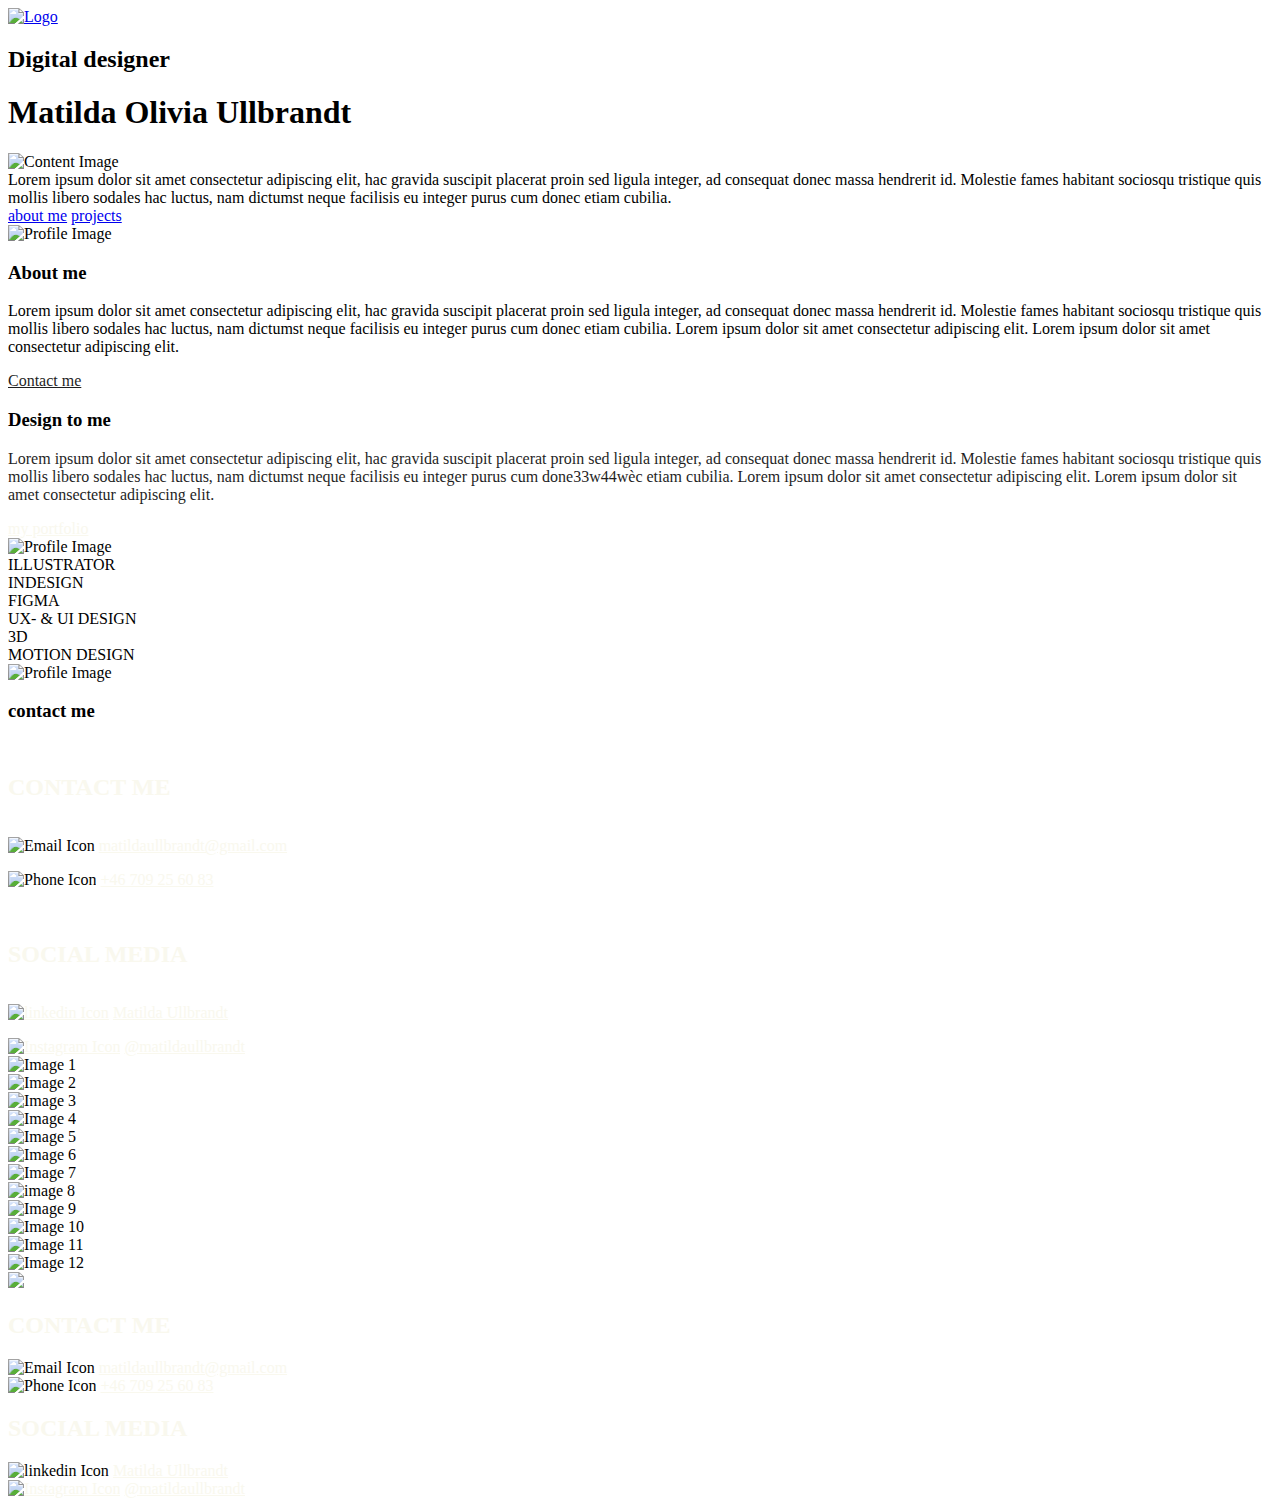
==== index.html @ 28c7f58f "Uploading portfolio" ====
<!DOCTYPE html>
<html>
  <head>
    <meta charset="UTF-8" />
    <meta name="viewport" content="width=device-width, initial-scale=1.0" />
    <title>Matilda Ullbrandt - Portfolio</title>
  </head>
  <body></body>

  <head>
    <link
      rel="stylesheet"
      href="/Users/matilda/Downloads/DD/Frontendutveckling/portfolio_matilda_ullbrandt_dd24/styles.css"
    />
    <link
      href="https://fonts.googleapis.com/css2?family=Albert+Sans:wght@400;500&family=Archivo+Black&display=swap"
      rel="stylesheet"
    />
  </head>

  <header class="menu">
    <a href="index.html">
    <img
      class="logo"
      src="/Users/matilda/Downloads/DD/Frontendutveckling/portfolio_matilda_ullbrandt_dd24/assets/MOU - logo-01.svg"
      alt="Logo"
    />
    </a>
  </header>

  <section class="title-section">
    <h2>Digital designer</h2>
    <h1>Matilda Olivia Ullbrandt</h1>
  </section>

  <section class="center-content-section">
    <img
      class="content-image"
      src="/Users/matilda/Downloads/DD/Frontendutveckling/portfolio_matilda_ullbrandt_dd24/assets/matilda-beach.webp"
      alt="Content Image"
    />
    <div class="text-header">
      Lorem ipsum dolor sit amet consectetur adipiscing elit, hac gravida
      suscipit placerat proin sed ligula integer, ad consequat donec massa
      hendrerit id. Molestie fames habitant sociosqu tristique quis mollis
      libero sodales hac luctus, nam dictumst neque facilisis eu integer purus
      cum donec etiam cubilia.
    </div>
  </section>

  <section>
    <div class="button-container">
      <a href="#About me" class="custom-button">about me</a>
      <a href="projects.html" class="custom-button">projects</a>
    </div>
  </section>

  <section class="content-section-left">
    <img
      class="profile-image"
      src="/Users/matilda/Downloads/DD/Frontendutveckling/portfolio_matilda_ullbrandt_dd24/assets/matildas-04.png"
      alt="Profile Image"
    />
    <div class="about-content" id="About me">
      <h3>About me</h3>
      <p>
        Lorem ipsum dolor sit amet consectetur adipiscing elit, hac gravida
        suscipit placerat proin sed ligula integer, ad consequat donec massa
        hendrerit id. Molestie fames habitant sociosqu tristique quis mollis
        libero sodales hac luctus, nam dictumst neque facilisis eu integer purus
        cum donec etiam cubilia. Lorem ipsum dolor sit amet consectetur
        adipiscing elit. Lorem ipsum dolor sit amet consectetur adipiscing elit.
      </p>
      <div class="button-secondary">
        <a href="#Contact me" class="button-text" style="color: #1f1f1f;">Contact me</a>
      </div>
    </div>
  </section>

  <section class="content-section-right">
    <div class="about-content">
      <h3 style="text-align: left">Design to me</h3>
      <p style="color: #1f1f1f">
        Lorem ipsum dolor sit amet consectetur adipiscing elit, hac gravida
        suscipit placerat proin sed ligula integer, ad consequat donec massa
        hendrerit id. Molestie fames habitant sociosqu tristique quis mollis
        libero sodales hac luctus, nam dictumst neque facilisis eu integer purus
        cum done33w44wèc etiam cubilia. Lorem ipsum dolor sit amet consectetur
        adipiscing elit. Lorem ipsum dolor sit amet consectetur adipiscing elit.
      </p>
      <div class="button-primary">
        <a href="projects.html" class="button-text" style="color: #f9f8ee"
          >my portfolio</a
        >
        <div class="arrow-right"></div>
      </div>
    </div>
    <img
      class="profile-image"
      src="/Users/matilda/Downloads/DD/Frontendutveckling/portfolio_matilda_ullbrandt_dd24/assets/painting-matilda.png"
      alt="Profile Image"
    />
  </section>

  <body>
    <div class="banner">
      <div class="dot"></div>
      <div class="skill">ILLUSTRATOR</div>
      <div class="dot"></div>
      <div class="skill">INDESIGN</div>
      <div class="dot"></div>
      <div class="skill">FIGMA</div>
      <div class="dot"></div>
      <div class="skill">UX- & UI DESIGN</div>
      <div class="dot"></div>
      <div class="skill">3D</div>
      <div class="dot"></div>
      <div class="skill">MOTION DESIGN</div>
      <div class="dot"></div>
    </div>
  </body>

  <section class="content-section-left">
    <img
      class="profile-image"
      src="/Users/matilda/Downloads/DD/Frontendutveckling/portfolio_matilda_ullbrandt_dd24/assets/matilda-beach.webp"
      alt="Profile Image"
    />
    <div class="about-content" id="Contact me">
      <h3 style="padding-bottom: 2rem">contact me</h3>
        <h2 style="color: #f9f8ee;padding-bottom: 1rem">CONTACT ME</h2>
        <div class="contact-item">
          <img
            src="/Users/matilda/Downloads/DD/Frontendutveckling/portfolio_matilda_ullbrandt_dd24/assets/mail.svg"
            class="icon"
            alt="Email Icon"
            style="padding-bottom: 1rem"
          />
          <a
            href="mailto:matildaullbrandt@gmail.com"
            style="text-decoration: underline; color: #f9f8ee; padding-bottom: 1rem"
            >matildaullbrandt@gmail.com</a
          >
        </div>
        <div class="contact-item">
          <img
            src="/Users/matilda/Downloads/DD/Frontendutveckling/portfolio_matilda_ullbrandt_dd24/assets/phone.svg"
            class="icon"
            alt="Phone Icon"
            style="padding-bottom: 2rem"
          />
          <a
            href="tel:+46709256083"
            style="text-decoration: underline; color: #f9f8ee; padding-bottom: 2rem"
            >+46 709 25 60 83</a
          >
        </div>
        <h2 style="color: #f9f8ee;padding-bottom: 1rem">SOCIAL MEDIA</h2>
        <div class="contact-item">
          <img
            src="/Users/matilda/Downloads/DD/Frontendutveckling/portfolio_matilda_ullbrandt_dd24/assets/linkedin.svg"
            class="icon"
            alt="linkedin Icon"
            style="text-decoration: underline; color: #f9f8ee; padding-bottom: 1rem"
          />
          <a
            href="https://www.linkedin.com/in/matilda-ullbrandt-57b48b1bb/"
            target="_blank"
            style="text-decoration: underline; color: #f9f8ee; padding-bottom: 1rem"
            >Matilda Ullbrandt</a
          >
        </div>
        <div class="contact-item">
          <img
            src="/Users/matilda/Downloads/DD/Frontendutveckling/portfolio_matilda_ullbrandt_dd24/assets/instagram.svg"
            class="icon"
            alt="Instagram Icon"
            style="text-decoration: underline; color: #f9f8ee"
          />
          <a
            href="https://www.instagram.com/matildaulllbrandt/"
            target="_blank"
            style="text-decoration: underline; color: #f9f8ee"
            >@matildaullbrandt</a
          >
        </div>
      </div>
      </div>
    </div>
  </section>

  <section>
    <div class="image-grid">
      <div class="image-banner">
        <img
          src="/Users/matilda/Downloads/DD/Frontendutveckling/portfolio_matilda_ullbrandt_dd24/assets/image-grid/matilda-party.webp"
          alt="Image 1"
        />
      </div>
      <div class="image-banner">
        <img
          src="/Users/matilda/Downloads/DD/Frontendutveckling/portfolio_matilda_ullbrandt_dd24/assets/image-grid/matilda-concert.webp"
          alt="Image 2"
        />
     </div>
      <div class="image-banner">
        <img
          src="/Users/matilda/Downloads/DD/Frontendutveckling/portfolio_matilda_ullbrandt_dd24/assets/image-grid/matilda-surf.webp"
          alt="Image 3"
        />
      </div>
      <div class="image-banner">
        <img
          src="/Users/matilda/Downloads/DD/Frontendutveckling/portfolio_matilda_ullbrandt_dd24/assets/image-grid/matilda-andreas-sf.webp"
          alt="Image 4"
        />
      </div>
      <div class="image-banner">
       <img
          src="/Users/matilda/Downloads/DD/Frontendutveckling/portfolio_matilda_ullbrandt_dd24/assets/image-grid/matilda-norrland-1.webp"
         alt="Image 5"
       />
      </div>
      <div class="image-banner">
        <img
          src="/Users/matilda/Downloads/DD/Frontendutveckling/portfolio_matilda_ullbrandt_dd24/assets/image-grid/matilda-food.webp"
          alt="Image 6"
       />
      </div>
      <div class="image-banner">
        <img
          src="/Users/matilda/Downloads/DD/Frontendutveckling/portfolio_matilda_ullbrandt_dd24/assets/image-grid/matilda-food-malin.webp"
          alt="Image 7"
        />
      </div>
      <div class="image-banner">
        <img
          src="/Users/matilda/Downloads/DD/Frontendutveckling/portfolio_matilda_ullbrandt_dd24/assets/image-grid/matilda-norrland-2.webp"
          alt="image 8"
        />
      </div>
      <div class="image-banner">
        <img
          src="/Users/matilda/Downloads/DD/Frontendutveckling/portfolio_matilda_ullbrandt_dd24/assets/image-grid/matilda-painting.webp"
          alt="Image 9"
        />
      </div>
      <div class="image-banner">
       <img
          src="/Users/matilda/Downloads/DD/Frontendutveckling/portfolio_matilda_ullbrandt_dd24/assets/image-grid/matilda-beach.webp"
          alt="Image 10"
        />
      </div>
      <div class="image-banner">
        <img
          src="/Users/matilda/Downloads/DD/Frontendutveckling/portfolio_matilda_ullbrandt_dd24/assets/image-grid/matilda-andreas.webp"
          alt="Image 11"
        />
      </div>
      <div class="image-banner">
       <img
          src="/Users/matilda/Downloads/DD/Frontendutveckling/portfolio_matilda_ullbrandt_dd24/assets/image-grid/matilda-skiing.webp"
          alt="Image 12"
       />
      </div>
    </div>
  </section>

<section>
  <div class="footer">
    <div class="wrapper">
    <img
      class="footer-logo"
      src="/Users/matilda/Downloads/DD/Frontendutveckling/portfolio_matilda_ullbrandt_dd24/assets/MOU - logo-02.svg"
    />
    </div>
    <div class="wrapper">
      <h2 style="color: #f9f8ee">CONTACT ME</h2>
      <div class="contact-item">
        <img
          src="/Users/matilda/Downloads/DD/Frontendutveckling/portfolio_matilda_ullbrandt_dd24/assets/mail.svg"
          class="icon"
          alt="Email Icon"
        />
        <a
          href="mailto:matildaullbrandt@gmail.com"
          style="text-decoration: underline; color: #f9f8ee"
          >matildaullbrandt@gmail.com</a
        >
        </div>
        <div class="contact-item">
          <img
            src="/Users/matilda/Downloads/DD/Frontendutveckling/portfolio_matilda_ullbrandt_dd24/assets/phone.svg"
            class="icon"
            alt="Phone Icon"
          />
          <a
            href="tel:+46709256083"
            style="text-decoration: underline; color: #f9f8ee"
            >+46 709 25 60 83</a
          >
        </div>
    </div>
    <div class="wrapper">
      <h2 style="color: #f9f8ee">SOCIAL MEDIA</h2>
      <div class="contact-item">
        <img
          src="/Users/matilda/Downloads/DD/Frontendutveckling/portfolio_matilda_ullbrandt_dd24/assets/linkedin.svg"
          class="icon"
          alt="linkedin Icon"
        />
        <a
          href="https://www.linkedin.com/in/matilda-ullbrandt-57b48b1bb/"
          style="text-decoration: underline; color: #f9f8ee"
          >Matilda Ullbrandt</a
        >
      </div>
      <div class="contact-item">
        <img
          src="/Users/matilda/Downloads/DD/Frontendutveckling/portfolio_matilda_ullbrandt_dd24/assets/instagram.svg"
          class="icon"
          alt="Instagram Icon"
          style="text-decoration: underline; color: #f9f8ee"
        />
        <a
          href="https://www.instagram.com/matildaulllbrandt/"
          style="text-decoration: underline; color: #f9f8ee"
          >@matildaullbrandt</a
        >
      </div>
    </div>
  </div>
</section>  
</html>
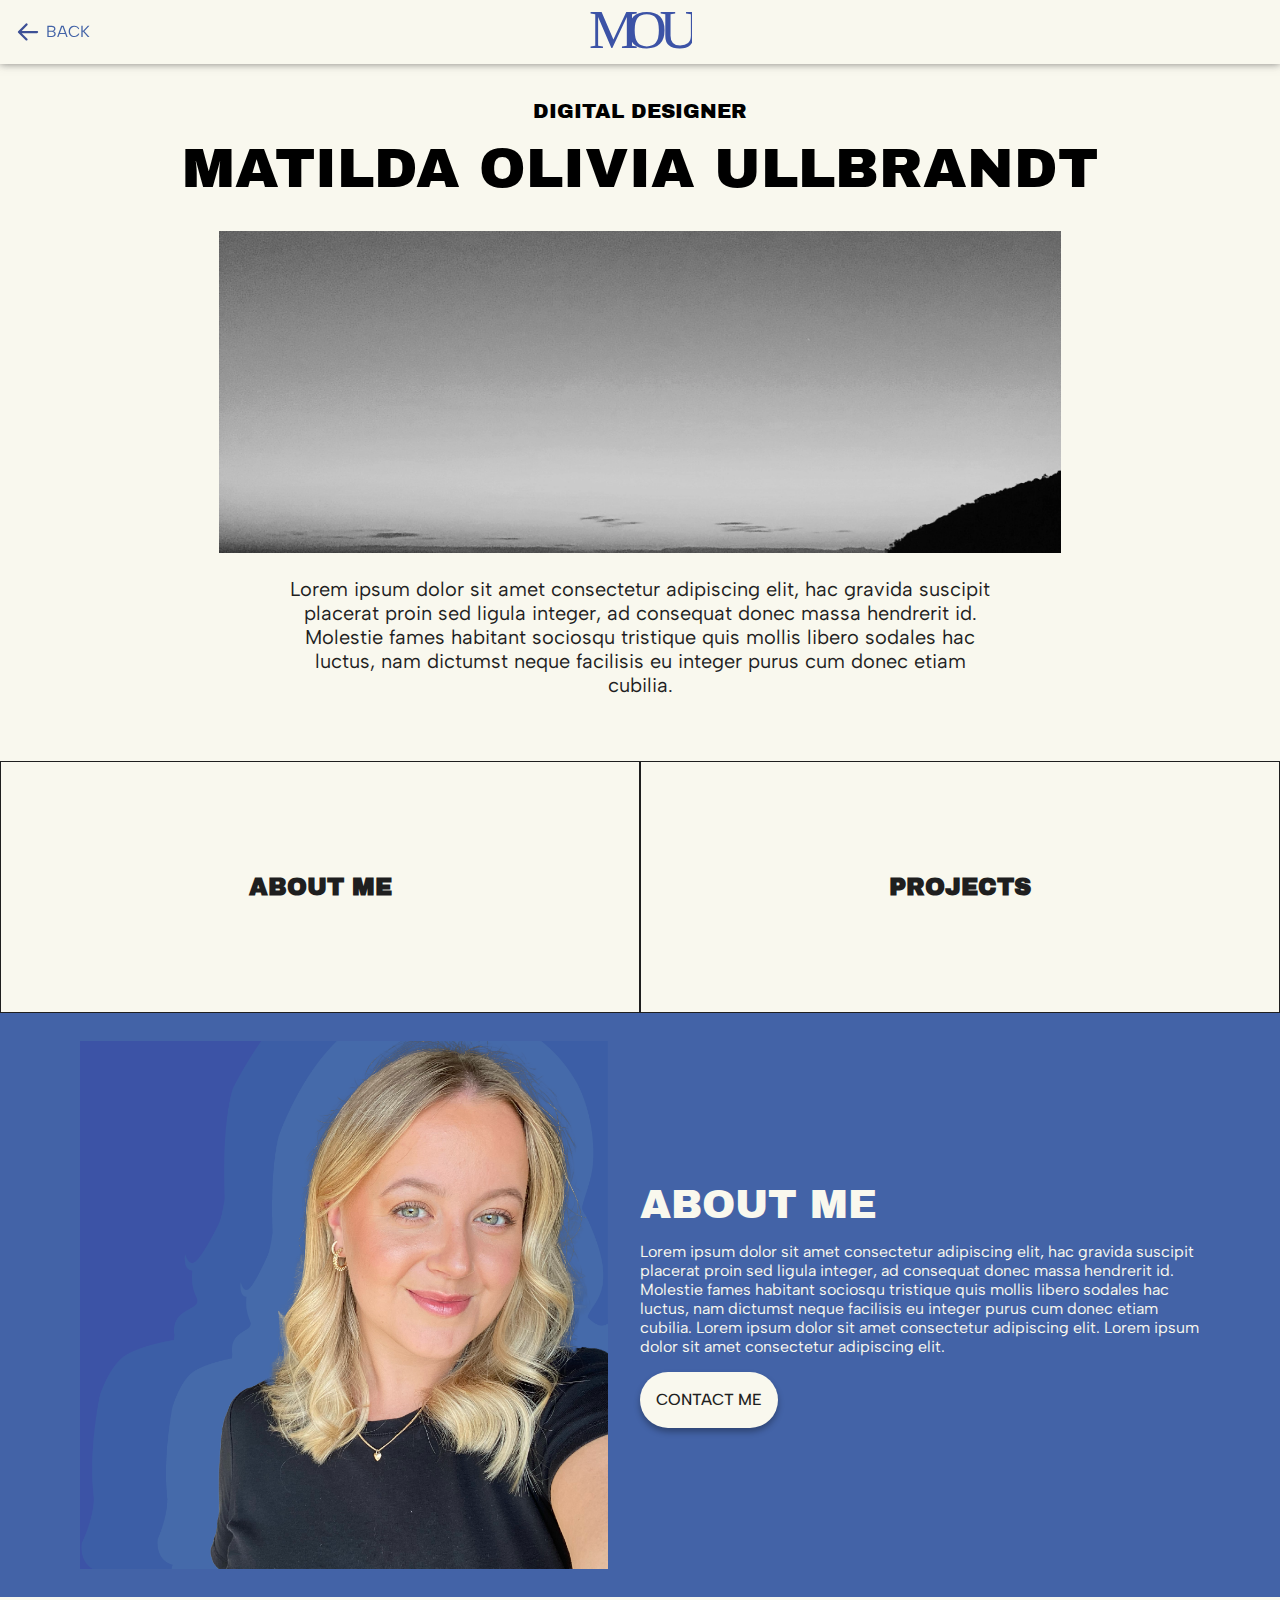
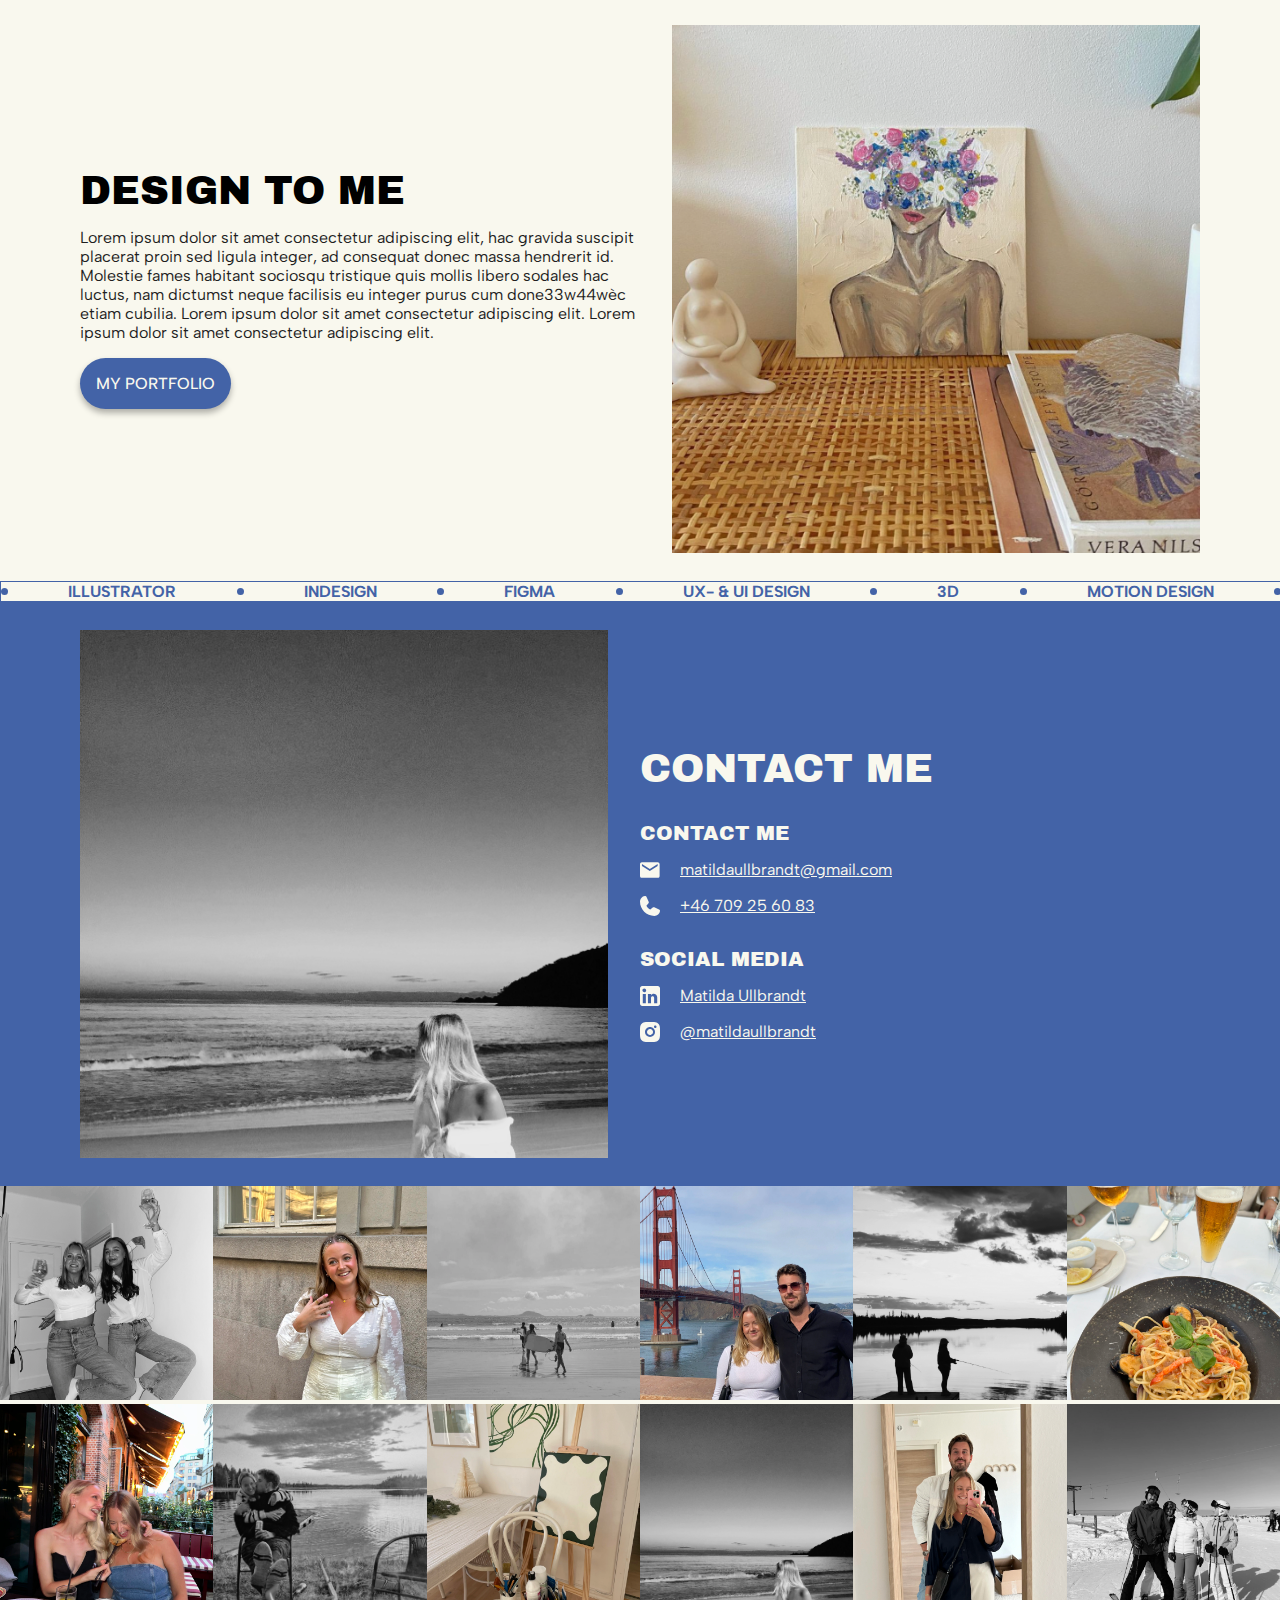
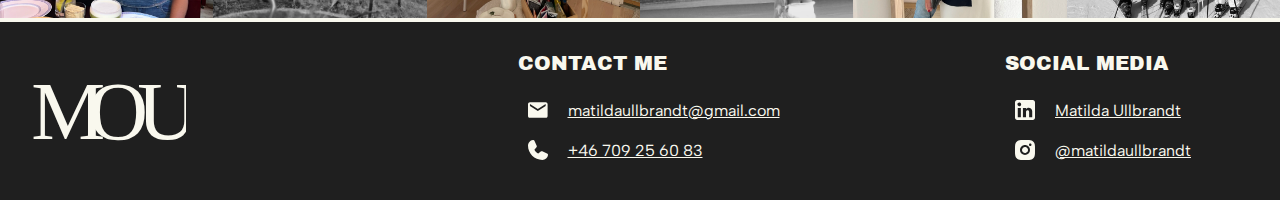
==== commit ed4645b5: "Update" ====
--- a/index.html
+++ b/index.html
@@ -10,7 +10,7 @@
   <head>
     <link
       rel="stylesheet"
-      href="/Users/matilda/Downloads/DD/Frontendutveckling/portfolio_matilda_ullbrandt_dd24/styles.css"
+      href="styles.css"
     />
     <link
       href="https://fonts.googleapis.com/css2?family=Albert+Sans:wght@400;500&family=Archivo+Black&display=swap"
@@ -19,12 +19,16 @@
   </head>
 
   <header class="menu">
+    <a onclick="history.go(-1)" class="back-button">
+      <img src="assets/arrow-left.svg" alt="BACK">
+      <p style="color: #4363a7">BACK</p>
+    </a>
     <a href="index.html">
-    <img
+      <img
       class="logo"
-      src="/Users/matilda/Downloads/DD/Frontendutveckling/portfolio_matilda_ullbrandt_dd24/assets/MOU - logo-01.svg"
+      src="assets/MOU - logo-01.svg"
       alt="Logo"
-    />
+      />
     </a>
   </header>
 
@@ -36,7 +40,7 @@
   <section class="center-content-section">
     <img
       class="content-image"
-      src="/Users/matilda/Downloads/DD/Frontendutveckling/portfolio_matilda_ullbrandt_dd24/assets/matilda-beach.webp"
+      src="assets/matilda-beach.webp"
       alt="Content Image"
     />
     <div class="text-header">
@@ -58,7 +62,7 @@
   <section class="content-section-left">
     <img
       class="profile-image"
-      src="/Users/matilda/Downloads/DD/Frontendutveckling/portfolio_matilda_ullbrandt_dd24/assets/matildas-04.png"
+      src="assets/matildas-04.png"
       alt="Profile Image"
     />
     <div class="about-content" id="About me">
@@ -72,7 +76,7 @@
         adipiscing elit. Lorem ipsum dolor sit amet consectetur adipiscing elit.
       </p>
       <div class="button-secondary">
-        <a href="#Contact me" class="button-text" style="color: #1f1f1f;">Contact me</a>
+        <a href="mailto:matildaullbrandt@gmail.com" class="button-text" style="color: #1f1f1f;">Contact me</a>
       </div>
     </div>
   </section>
@@ -97,7 +101,7 @@
     </div>
     <img
       class="profile-image"
-      src="/Users/matilda/Downloads/DD/Frontendutveckling/portfolio_matilda_ullbrandt_dd24/assets/painting-matilda.png"
+      src="assets/painting-matilda.png"
       alt="Profile Image"
     />
   </section>
@@ -123,7 +127,7 @@
   <section class="content-section-left">
     <img
       class="profile-image"
-      src="/Users/matilda/Downloads/DD/Frontendutveckling/portfolio_matilda_ullbrandt_dd24/assets/matilda-beach.webp"
+      src="assets/matilda-beach.webp"
       alt="Profile Image"
     />
     <div class="about-content" id="Contact me">
@@ -131,7 +135,7 @@
         <h2 style="color: #f9f8ee;padding-bottom: 1rem">CONTACT ME</h2>
         <div class="contact-item">
           <img
-            src="/Users/matilda/Downloads/DD/Frontendutveckling/portfolio_matilda_ullbrandt_dd24/assets/mail.svg"
+            src="assets/mail.svg"
             class="icon"
             alt="Email Icon"
             style="padding-bottom: 1rem"
@@ -144,7 +148,7 @@
         </div>
         <div class="contact-item">
           <img
-            src="/Users/matilda/Downloads/DD/Frontendutveckling/portfolio_matilda_ullbrandt_dd24/assets/phone.svg"
+            src="assets/phone.svg"
             class="icon"
             alt="Phone Icon"
             style="padding-bottom: 2rem"
@@ -158,7 +162,7 @@
         <h2 style="color: #f9f8ee;padding-bottom: 1rem">SOCIAL MEDIA</h2>
         <div class="contact-item">
           <img
-            src="/Users/matilda/Downloads/DD/Frontendutveckling/portfolio_matilda_ullbrandt_dd24/assets/linkedin.svg"
+            src="assets/linkedin.svg"
             class="icon"
             alt="linkedin Icon"
             style="text-decoration: underline; color: #f9f8ee; padding-bottom: 1rem"
@@ -172,7 +176,7 @@
         </div>
         <div class="contact-item">
           <img
-            src="/Users/matilda/Downloads/DD/Frontendutveckling/portfolio_matilda_ullbrandt_dd24/assets/instagram.svg"
+            src="assets/instagram.svg"
             class="icon"
             alt="Instagram Icon"
             style="text-decoration: underline; color: #f9f8ee"
@@ -193,73 +197,73 @@
     <div class="image-grid">
       <div class="image-banner">
         <img
-          src="/Users/matilda/Downloads/DD/Frontendutveckling/portfolio_matilda_ullbrandt_dd24/assets/image-grid/matilda-party.webp"
+          src="assets/image-grid/matilda-party.webp"
           alt="Image 1"
         />
       </div>
       <div class="image-banner">
         <img
-          src="/Users/matilda/Downloads/DD/Frontendutveckling/portfolio_matilda_ullbrandt_dd24/assets/image-grid/matilda-concert.webp"
+          src="assets/image-grid/matilda-concert.webp"
           alt="Image 2"
         />
      </div>
       <div class="image-banner">
         <img
-          src="/Users/matilda/Downloads/DD/Frontendutveckling/portfolio_matilda_ullbrandt_dd24/assets/image-grid/matilda-surf.webp"
+          src="assets/image-grid/matilda-surf.webp"
           alt="Image 3"
         />
       </div>
       <div class="image-banner">
         <img
-          src="/Users/matilda/Downloads/DD/Frontendutveckling/portfolio_matilda_ullbrandt_dd24/assets/image-grid/matilda-andreas-sf.webp"
+          src="assets/image-grid/matilda-andreas-sf.webp"
           alt="Image 4"
         />
       </div>
       <div class="image-banner">
        <img
-          src="/Users/matilda/Downloads/DD/Frontendutveckling/portfolio_matilda_ullbrandt_dd24/assets/image-grid/matilda-norrland-1.webp"
+          src="assets/image-grid/matilda-norrland-1.webp"
          alt="Image 5"
        />
       </div>
       <div class="image-banner">
         <img
-          src="/Users/matilda/Downloads/DD/Frontendutveckling/portfolio_matilda_ullbrandt_dd24/assets/image-grid/matilda-food.webp"
+          src="assets/image-grid/matilda-food.webp"
           alt="Image 6"
        />
       </div>
       <div class="image-banner">
         <img
-          src="/Users/matilda/Downloads/DD/Frontendutveckling/portfolio_matilda_ullbrandt_dd24/assets/image-grid/matilda-food-malin.webp"
+          src="assets/image-grid/matilda-food-malin.webp"
           alt="Image 7"
         />
       </div>
       <div class="image-banner">
         <img
-          src="/Users/matilda/Downloads/DD/Frontendutveckling/portfolio_matilda_ullbrandt_dd24/assets/image-grid/matilda-norrland-2.webp"
+          src="assets/image-grid/matilda-norrland-2.webp"
           alt="image 8"
         />
       </div>
       <div class="image-banner">
         <img
-          src="/Users/matilda/Downloads/DD/Frontendutveckling/portfolio_matilda_ullbrandt_dd24/assets/image-grid/matilda-painting.webp"
+          src="assets/image-grid/matilda-painting.webp"
           alt="Image 9"
         />
       </div>
       <div class="image-banner">
        <img
-          src="/Users/matilda/Downloads/DD/Frontendutveckling/portfolio_matilda_ullbrandt_dd24/assets/image-grid/matilda-beach.webp"
+          src="assets/image-grid/matilda-beach.webp"
           alt="Image 10"
         />
       </div>
       <div class="image-banner">
         <img
-          src="/Users/matilda/Downloads/DD/Frontendutveckling/portfolio_matilda_ullbrandt_dd24/assets/image-grid/matilda-andreas.webp"
+          src="assets/image-grid/matilda-andreas.webp"
           alt="Image 11"
         />
       </div>
       <div class="image-banner">
        <img
-          src="/Users/matilda/Downloads/DD/Frontendutveckling/portfolio_matilda_ullbrandt_dd24/assets/image-grid/matilda-skiing.webp"
+          src="assets/image-grid/matilda-skiing.webp"
           alt="Image 12"
        />
       </div>
@@ -271,14 +275,14 @@
     <div class="wrapper">
     <img
       class="footer-logo"
-      src="/Users/matilda/Downloads/DD/Frontendutveckling/portfolio_matilda_ullbrandt_dd24/assets/MOU - logo-02.svg"
+      src="assets/MOU - logo-02.svg"
     />
     </div>
     <div class="wrapper">
       <h2 style="color: #f9f8ee">CONTACT ME</h2>
       <div class="contact-item">
         <img
-          src="/Users/matilda/Downloads/DD/Frontendutveckling/portfolio_matilda_ullbrandt_dd24/assets/mail.svg"
+          src="assets/mail.svg"
           class="icon"
           alt="Email Icon"
         />
@@ -290,7 +294,7 @@
         </div>
         <div class="contact-item">
           <img
-            src="/Users/matilda/Downloads/DD/Frontendutveckling/portfolio_matilda_ullbrandt_dd24/assets/phone.svg"
+            src="assets/phone.svg"
             class="icon"
             alt="Phone Icon"
           />
@@ -305,7 +309,7 @@
       <h2 style="color: #f9f8ee">SOCIAL MEDIA</h2>
       <div class="contact-item">
         <img
-          src="/Users/matilda/Downloads/DD/Frontendutveckling/portfolio_matilda_ullbrandt_dd24/assets/linkedin.svg"
+          src="assets/linkedin.svg"
           class="icon"
           alt="linkedin Icon"
         />
@@ -317,7 +321,7 @@
       </div>
       <div class="contact-item">
         <img
-          src="/Users/matilda/Downloads/DD/Frontendutveckling/portfolio_matilda_ullbrandt_dd24/assets/instagram.svg"
+          src="assets/instagram.svg"
           class="icon"
           alt="Instagram Icon"
           style="text-decoration: underline; color: #f9f8ee"
--- a/styles.css
+++ b/styles.css
@@ -0,0 +1,478 @@
+/* Global Styles */
+html,
+body,
+section {
+  margin: 0;
+  padding: 0;
+  width: 100%;
+  scroll-behavior: smooth;
+  background: #f9f8ee;
+  box-sizing: Border-box;
+}
+
+/* Typography */
+h1,
+h2,
+h3 {
+  font-weight: 400;
+  word-wrap: break-word;
+  font-family: "Archivo Black", sans-serif;
+  text-transform: uppercase;
+  margin: 0;
+}
+
+h1 {
+  font-size: 3.5rem;
+}
+
+h2 {
+  font-size: 1.25rem;
+  padding-bottom: 1rem;
+}
+
+h3 {
+  text-align: left;
+  font-size: 2.5rem;
+}
+
+p {
+  font-family: "Albert Sans", sans-serif;
+  font-weight: 400;
+  font-size: 1rem;
+}
+
+a {
+  font-family: "Albert Sans", sans-serif;
+  font-weight: 400;
+  font-size: 1rem;
+  text-decoration: underline;
+}
+
+.button-text {
+  width: 100%;
+  text-transform: uppercase;
+  margin: 0;
+  text-align: center;
+  font-family: "Albert Sans", sans-serif;
+  font-weight: 500;
+  font-size: 1rem;
+  text-transform: uppercase;
+  text-decoration: none;
+}
+
+.text-header {
+  width: 700px;
+  font-family: "Albert Sans", sans-serif;
+  color: #1f1f1f;
+  font-size: 1.25rem;
+  margin: 0;
+  word-wrap: break-word;
+  font-weight: 400;
+  text-align: center;
+}
+
+/* Buttons */
+.button-primary {
+  width: auto;
+  height: auto;
+  padding: 1rem;
+  background-color: #4363a7;
+  color: #f9f8ee;
+  border-radius: 40px;
+  display: inline-flex;
+  justify-content: center;
+  align-items: center;
+  cursor: pointer;
+  box-shadow: 0 4px 6px rgba(0, 0, 0, 0.3);
+}
+
+.button-secondary {
+  width: auto;
+  height: 24px;
+  padding: 1rem;
+  background-color: #f9f8ee;
+  color: #1f1f1f;
+  border-radius: 40px;
+  display: inline-flex;
+  justify-content: center;
+  align-items: center;
+  cursor: pointer;
+  box-shadow: 0 4px 6px rgba(0, 0, 0, 0.3);
+}
+
+.button-primary:hover {
+  transform: scale(1.05);
+}
+
+.button-secondary:hover {
+  transform: scale(1.05);
+}
+
+/* Custom Button */
+.button-container {
+  width: 100%;
+  background: #f9f8ee;
+  display: flex;
+  justify-content: space-between;
+  align-items: center;
+}
+
+.custom-button {
+  width: 100%;
+  font-family: "Archivo Black", sans-serif;
+  color: #1f1f1f;
+  text-align: center;
+  font-size: 1.5rem;
+  font-weight: 600;
+  background: #f9f8ee;
+  padding: 7rem 14rem;
+  border: 1px solid #1f1f1f;
+  cursor: pointer;
+  text-transform: uppercase;
+  text-decoration: none;
+  white-space: nowrap;
+}
+
+.custom-button:hover {
+  background: #1f1f1f;
+  color: #f9f8ee;
+}
+
+/* Menu */
+.menu {
+  width: 100%;
+  display: flex;
+  padding: 8px 0px;
+  justify-content: center;
+  align-items: center;
+  box-shadow: 0px 0px 8px 0px rgba(78, 77, 77, 0.7);
+  position: fixed;
+  top: 0;
+  background: #f9f8ee;
+}
+
+.logo {
+  width: 104px;
+  height: 43.61px;
+}
+
+.back-button {
+  position: absolute;
+  left: 0;
+  top: 0;
+  padding: 0 10px;
+  height: 100%;
+  display: flex;
+  align-items: center;
+  justify-content: center;
+  text-decoration: none;
+}
+
+/* Footer */
+.wrapper {
+  display: flex;
+  width: 245px;
+  padding: 30px;
+  background: #1f1f1f;
+  justify-content: flex-end;
+  flex-direction: column;
+}
+
+.wrapper > div {
+  padding: 10px;
+}
+
+.footer {
+  width: 100%;
+  height: 100%;
+  padding-left: 72px, 48px;
+  background: #1f1f1f;
+  justify-content: space-between;
+  align-items: center;
+  display: inline-flex;
+}
+
+.footer-logo {
+  width: 156px;
+  height: 65px;
+}
+
+.contact-info {
+  display: flex;
+  flex-direction: column;
+  gap: 150px;
+  color: #f9f8ee;
+  margin-right: 80px;
+}
+
+.contact-item {
+  display: flex;
+  align-items: center;
+  gap: 20px;
+}
+
+.icon {
+  width: 20px;
+  height: 20px;
+}
+
+/* Title Section*/
+.title-section {
+  padding: 100px 0px 32px 0px;
+  display: flex;
+  flex-direction: column;
+  justify-content: center;
+  text-align: center;
+}
+
+/*Center Content Section*/
+.center-content-section {
+  width: 100%;
+  padding-bottom: 64px;
+  display: flex;
+  flex-direction: column;
+  justify-content: flex-start;
+  align-items: center;
+  gap: 24px;
+}
+
+.content-image {
+  width: 842px;
+  height: 322px;
+  object-fit: cover;
+  padding: 10px, 0px;
+}
+
+/* Content sections */
+
+.content-section-left {
+  background-color: #4363a7;
+  width: 100%;
+  color: #f9f8ee;
+  display: flex;
+  justify-content: space-between;
+  align-items: center;
+  align-content: center;
+  text-align: left;
+  height: 90%;
+  padding: 0rem 5rem;
+  align-self: stretch;
+}
+
+.content-section-right {
+  width: 100%;
+  display: flex;
+  justify-content: space-between;
+  align-items: center;
+  align-content: center;
+  text-align: left;
+  height: 90%;
+  padding: 0rem 5rem;
+  align-self: stretch;
+}
+
+.text-content-section {
+  display: flex;
+  flex-direction: row;
+  gap: 50px; /* Row gap won't apply in flex-direction: row, use gap instead */
+  padding: 100px;
+  justify-content: space-between; /* Distributes the items with space between them */
+  align-items: center;
+}
+
+.text-content-section > * {
+  flex: 1 1 50%; /* This ensures each child takes up 50% of the available width */
+}
+
+.profile-image {
+  width: 33rem;
+  height: 33rem;
+  object-fit: cover;
+  display: flex;
+  aspect-ratio: 1/1;
+  padding: 28px 0px;
+}
+
+.project-image {
+  width: 31.25rem;
+  height: 31.25rem;
+  object-fit: cover;
+  display: flex;
+  cursor: pointer;
+  aspect-ratio: 1/1;
+}
+
+.project-image:hover {
+  transform: scale(1.05);
+}
+
+.about-content {
+  display: flex;
+  height: auto;
+  width: 50%;
+  flex-direction: column;
+  justify-content: space-between;
+  align-items: flex-start;
+  gap: 0, 5rem;
+}
+
+.project-content {
+  display: flex;
+  height: auto;
+  width: 50%;
+  flex-direction: column;
+  justify-content: space-between;
+  align-items: flex-start;
+  gap: 5rem;
+}
+
+/* Skill Banner */
+.banner {
+  width: 100%;
+  background: #f9f8ee;
+  border: 1px solid #4363a7;
+  display: inline-flex;
+  justify-content: space-between;
+  align-items: center;
+}
+
+.skill {
+  text-align: center;
+  color: #4363a7;
+  font-size: 1rem;
+  font-weight: 700;
+  text-transform: uppercase;
+  font-family: "Albert Sans", sans-serif;
+}
+
+.dot {
+  width: 7px;
+  height: 7px;
+  background: #4363a7;
+  border-radius: 9999px;
+}
+
+/* Image Grid */
+.image-grid {
+  display: grid;
+  grid-template-columns: repeat(6, 1fr);
+  align-self: stretch;
+  margin: 0;
+}
+
+.image-banner img {
+  width: 100%;
+  height: 214px;
+  object-fit: cover;
+}
+
+/* For screens smaller than 800px */
+@media only screen and (max-width: 800px) {
+  h1 {
+    font-size: 2rem;
+  }
+
+  h2 {
+    font-size: 0.875rem;
+  }
+
+  h3 {
+    font-size: 1.5rem;
+  }
+
+  a {
+    font-size: 0.875rem;
+  }
+
+  .text-header {
+    width: 100%;
+    padding: 0 1rem;
+    font-size: 1rem;
+  }
+
+  .banner {
+    flex-direction: row;
+    gap: 3px;
+  }
+
+  .skill {
+    font-size: 0.875rem;
+  }
+
+  .dot {
+    height: 3px;
+    width: 3px;
+  }
+
+  .footer {
+    padding: 0px;
+    flex-direction: column;
+    align-items: center;
+  }
+
+  .footer-logo {
+    width: 78px;
+    height: 32.5px;
+  }
+
+  .wrapper {
+    padding: 16px;
+  }
+
+  .project-image,
+  .profile-image {
+    width: 100%;
+    height: auto;
+    padding: 1rem;
+  }
+
+  .contact-info {
+    flex-direction: column;
+    align-items: center;
+    gap: 5px;
+  }
+
+  .text-header {
+    font-size: 0.875rem;
+  }
+
+  .content-image {
+    width: 421px;
+    height: 161px;
+    object-fit: cover;
+    padding: 5px, 0px;
+  }
+
+  .custom-button {
+    padding: 2rem 4rem;
+    font-size: 1rem;
+  }
+
+  .about-content {
+    font-size: 0.875rem;
+  }
+
+  .image-grid {
+    grid-template-columns: 1fr;
+    grid-template-columns: repeat(3, 1fr);
+  }
+
+  .content-section-left,
+  .content-section-right,
+  .about-content {
+    flex-direction: column;
+    width: 100%;
+    height: auto;
+    padding: 3rem;
+  }
+
+  .button-secondary,
+  .button-primary {
+    width: auto;
+    height: auto;
+  }
+
+  .button-text {
+    font-size: 0.875rem;
+  }
+}
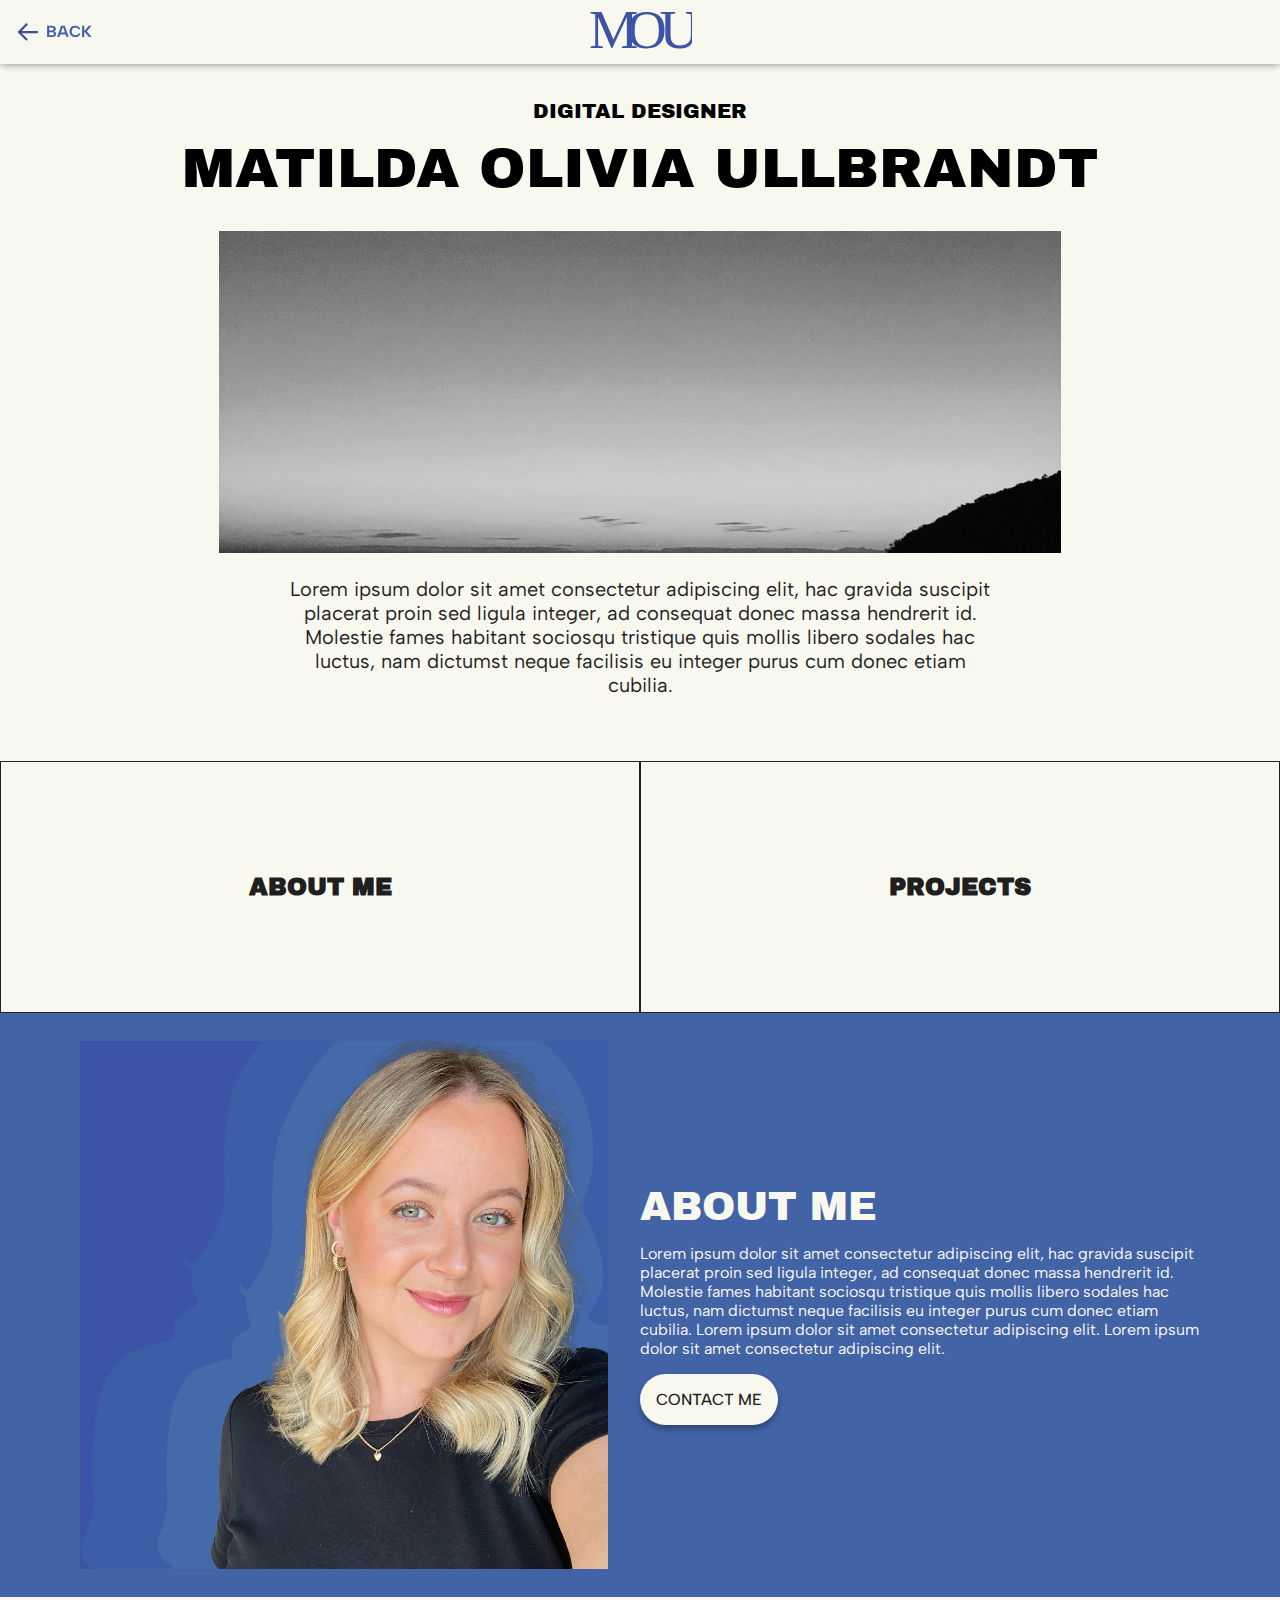
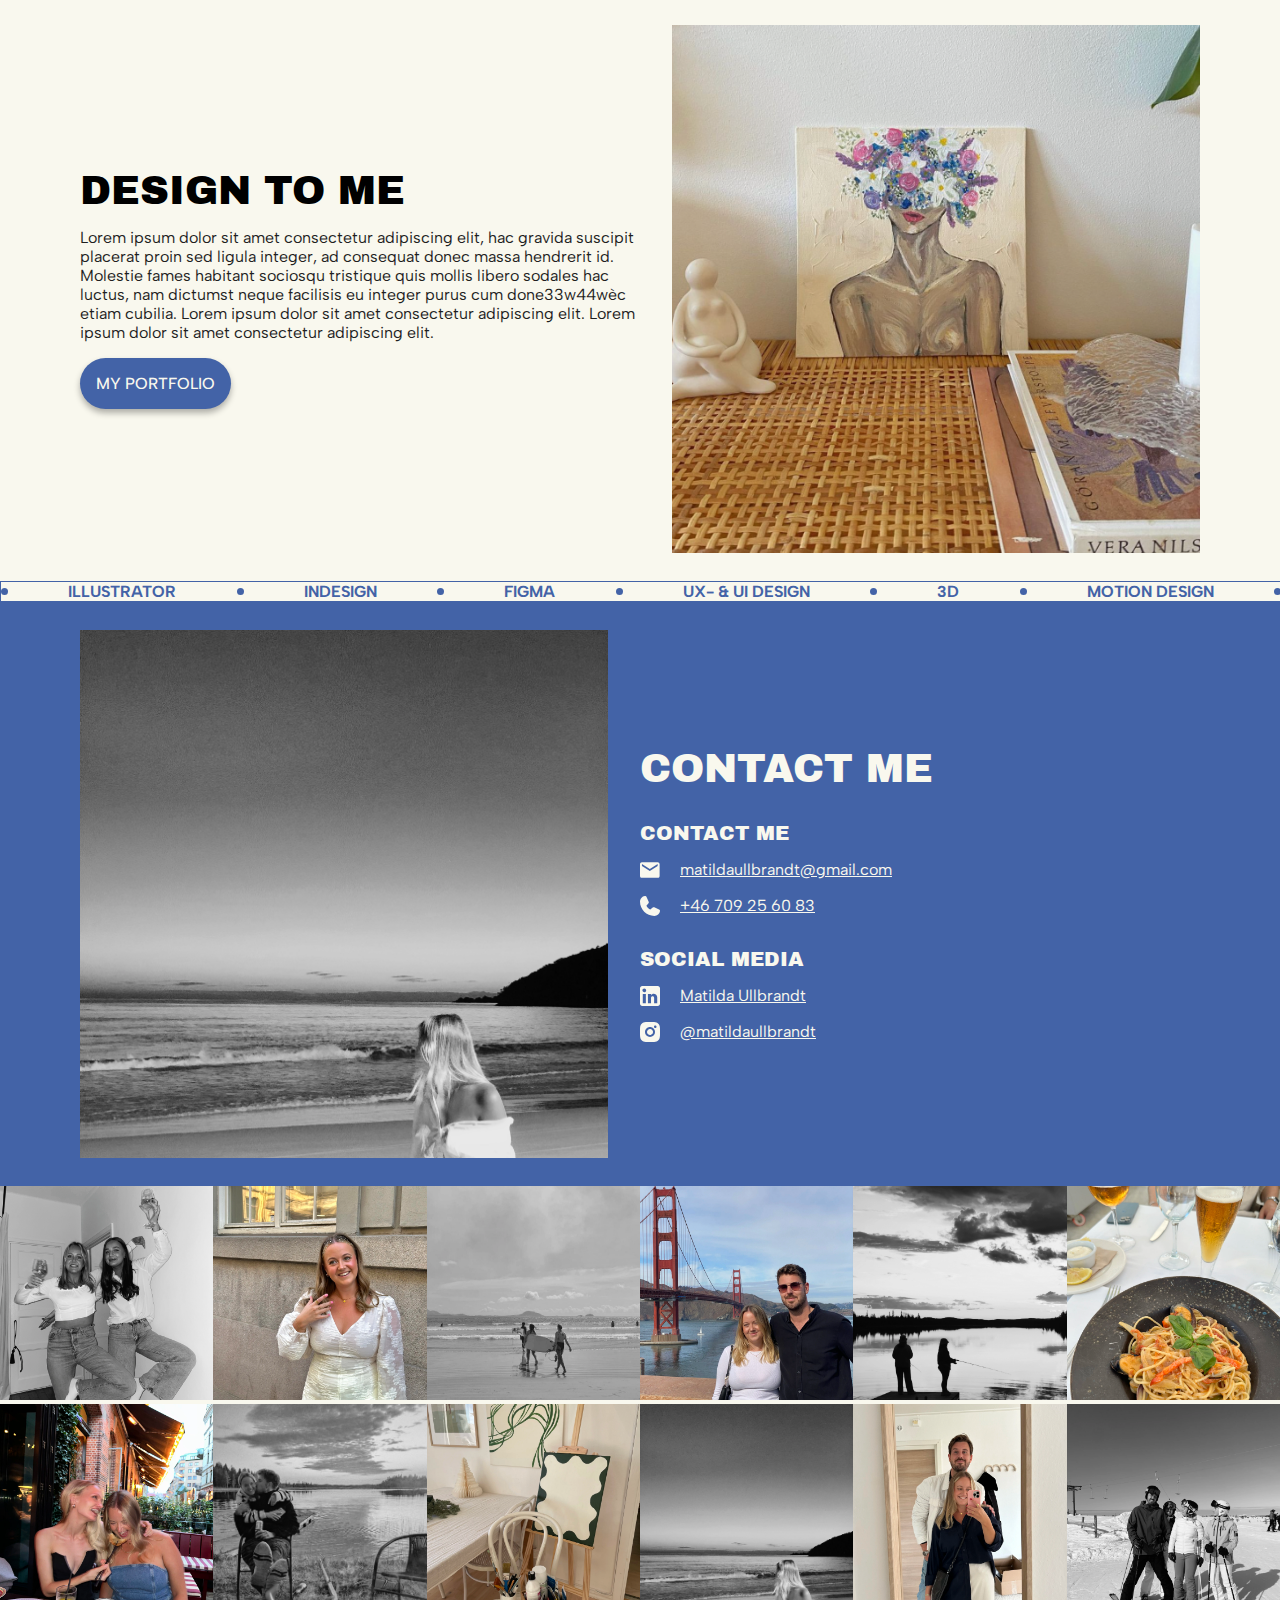
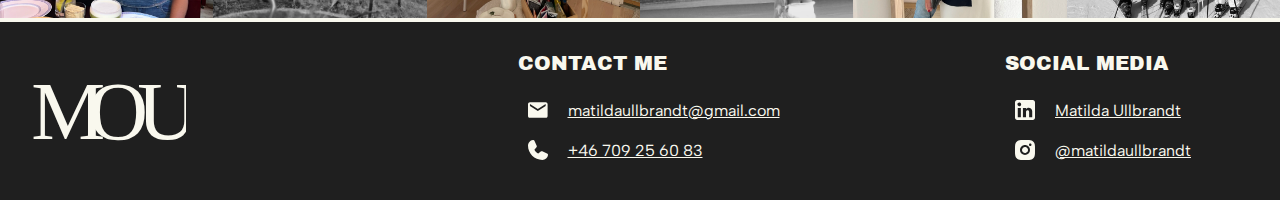
==== commit 98ca30da: "Update back button" ====
--- a/index.html
+++ b/index.html
@@ -21,7 +21,7 @@
   <header class="menu">
     <a onclick="history.go(-1)" class="back-button">
       <img src="assets/arrow-left.svg" alt="BACK">
-      <p style="color: #4363a7">BACK</p>
+      <p style="color: #4363a7; font-weight: bold;">BACK</p>
     </a>
     <a href="index.html">
       <img
--- a/styles.css
+++ b/styles.css
@@ -88,7 +88,7 @@
 
 .button-secondary {
   width: auto;
-  height: 24px;
+  height: auto;
   padding: 1rem;
   background-color: #f9f8ee;
   color: #1f1f1f;
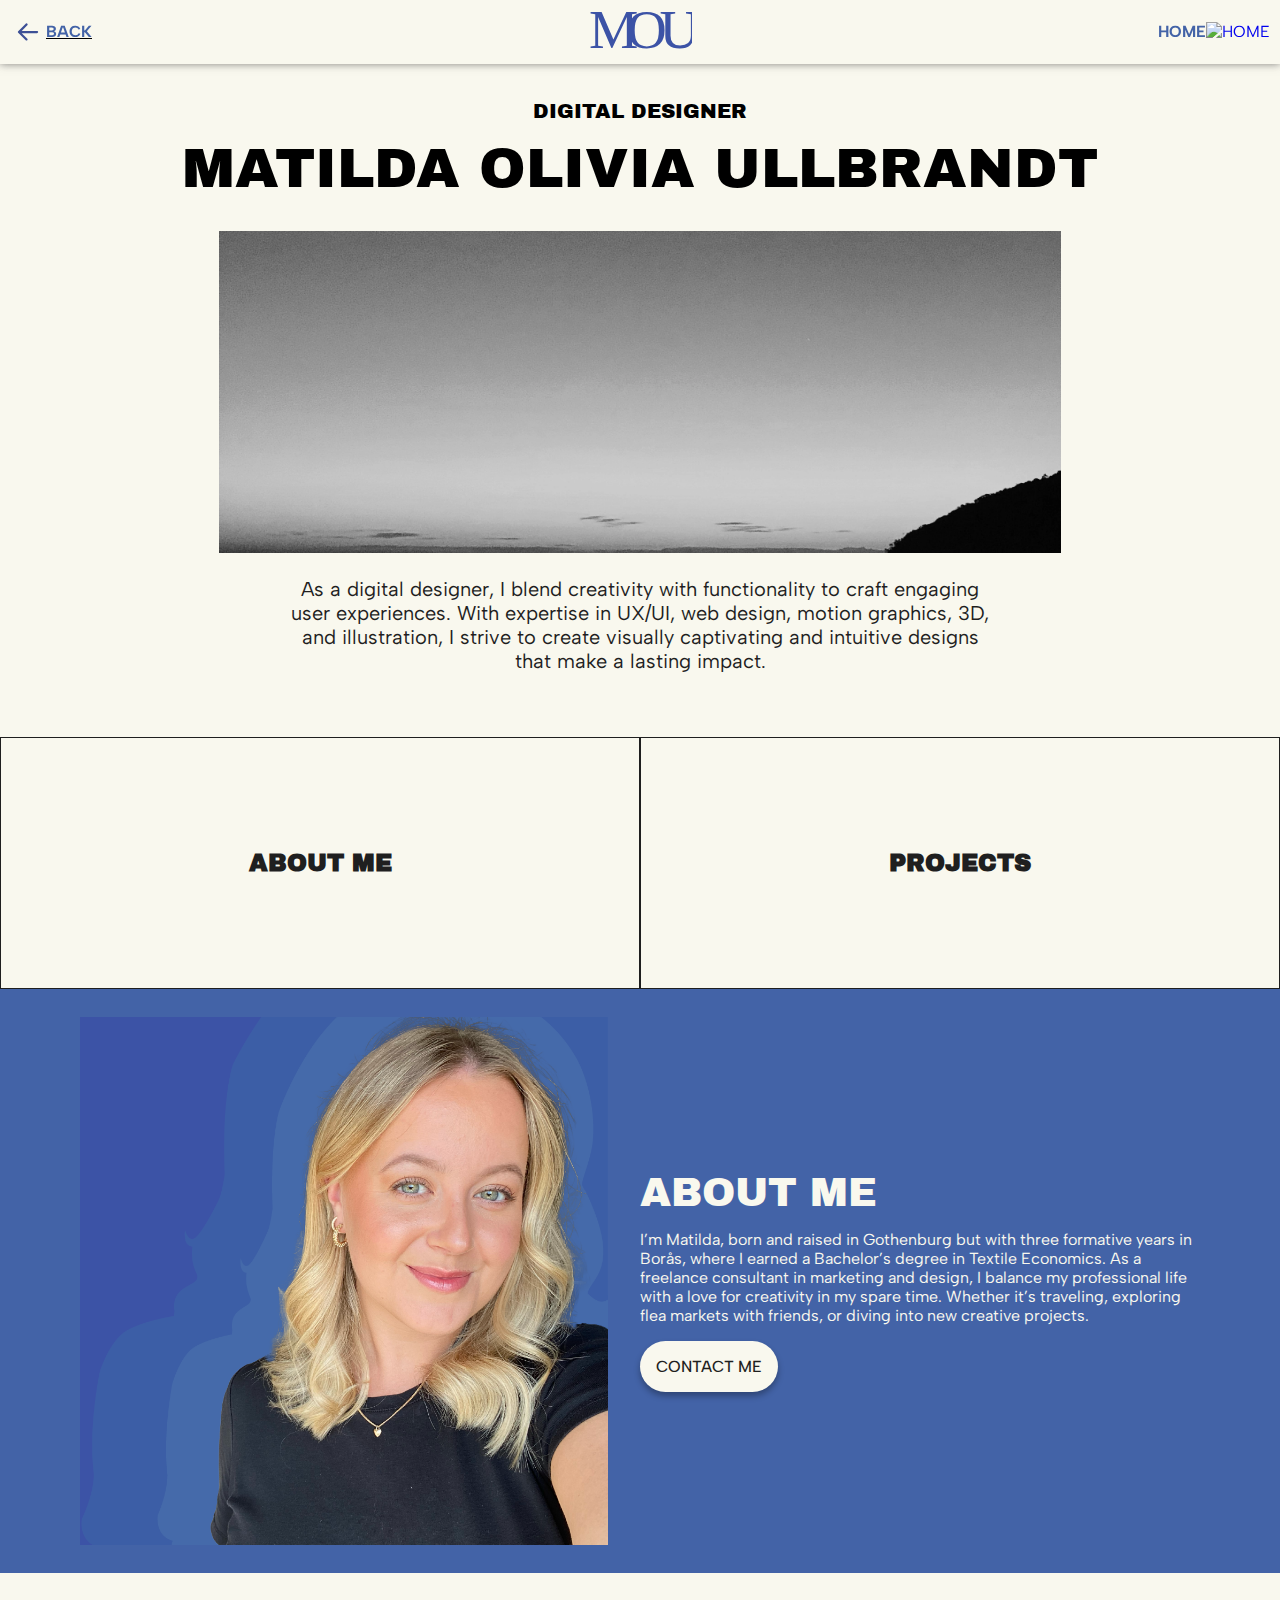
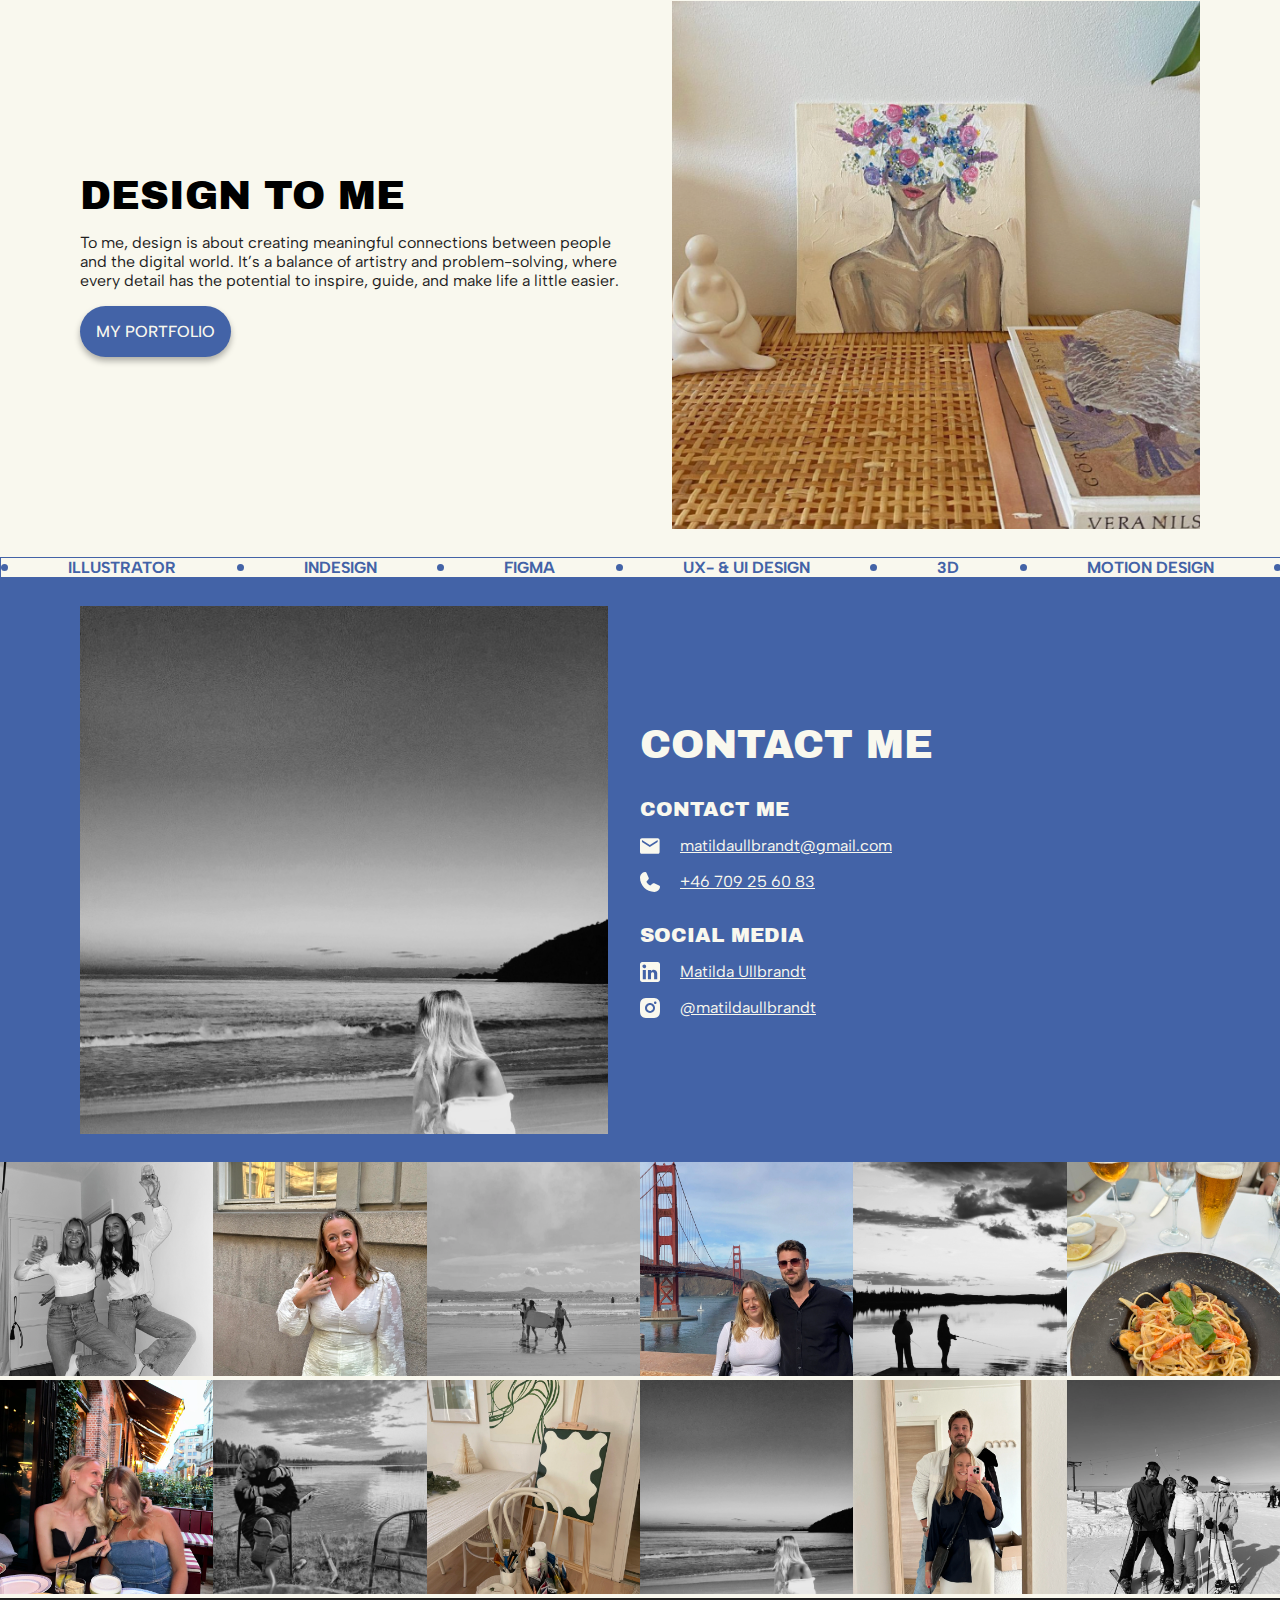
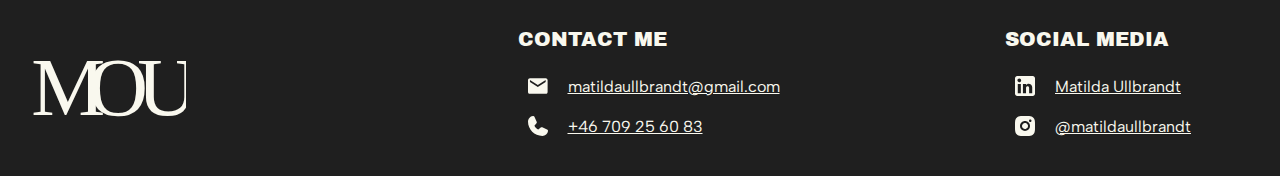
==== commit 200798c5: "Add files via upload" ====
--- a/index.html
+++ b/index.html
@@ -22,6 +22,10 @@
     <a onclick="history.go(-1)" class="back-button">
       <img src="assets/arrow-left.svg" alt="BACK">
       <p style="color: #4363a7; font-weight: bold;">BACK</p>
+    </a>
+    <a href="index.html" class="home-button">
+      <p style="color: #4363a7; font-weight: bold">HOME</p>
+      <img src="assets/home-button.svg" alt="HOME" />
     </a>
     <a href="index.html">
       <img
@@ -44,11 +48,7 @@
       alt="Content Image"
     />
     <div class="text-header">
-      Lorem ipsum dolor sit amet consectetur adipiscing elit, hac gravida
-      suscipit placerat proin sed ligula integer, ad consequat donec massa
-      hendrerit id. Molestie fames habitant sociosqu tristique quis mollis
-      libero sodales hac luctus, nam dictumst neque facilisis eu integer purus
-      cum donec etiam cubilia.
+      As a digital designer, I blend creativity with functionality to craft engaging user experiences. With expertise in UX/UI, web design, motion graphics, 3D, and illustration, I strive to create visually captivating and intuitive designs that make a lasting impact.
     </div>
   </section>
 
@@ -68,12 +68,7 @@
     <div class="about-content" id="About me">
       <h3>About me</h3>
       <p>
-        Lorem ipsum dolor sit amet consectetur adipiscing elit, hac gravida
-        suscipit placerat proin sed ligula integer, ad consequat donec massa
-        hendrerit id. Molestie fames habitant sociosqu tristique quis mollis
-        libero sodales hac luctus, nam dictumst neque facilisis eu integer purus
-        cum donec etiam cubilia. Lorem ipsum dolor sit amet consectetur
-        adipiscing elit. Lorem ipsum dolor sit amet consectetur adipiscing elit.
+        I’m Matilda, born and raised in Gothenburg but with three formative years in Borås, where I earned a Bachelor’s degree in Textile Economics. As a freelance consultant in marketing and design, I balance my professional life with a love for creativity in my spare time. Whether it’s traveling, exploring flea markets with friends, or diving into new creative projects.
       </p>
       <div class="button-secondary">
         <a href="mailto:matildaullbrandt@gmail.com" class="button-text" style="color: #1f1f1f;">Contact me</a>
@@ -85,12 +80,7 @@
     <div class="about-content">
       <h3 style="text-align: left">Design to me</h3>
       <p style="color: #1f1f1f">
-        Lorem ipsum dolor sit amet consectetur adipiscing elit, hac gravida
-        suscipit placerat proin sed ligula integer, ad consequat donec massa
-        hendrerit id. Molestie fames habitant sociosqu tristique quis mollis
-        libero sodales hac luctus, nam dictumst neque facilisis eu integer purus
-        cum done33w44wèc etiam cubilia. Lorem ipsum dolor sit amet consectetur
-        adipiscing elit. Lorem ipsum dolor sit amet consectetur adipiscing elit.
+        To me, design is about creating meaningful connections between people and the digital world. It’s a balance of artistry and problem-solving, where every detail has the potential to inspire, guide, and make life a little easier.
       </p>
       <div class="button-primary">
         <a href="projects.html" class="button-text" style="color: #f9f8ee"
--- a/styles.css
+++ b/styles.css
@@ -165,7 +165,29 @@
   display: flex;
   align-items: center;
   justify-content: center;
+  cursor: pointer;
   text-decoration: none;
+}
+
+.back-button:hover {
+  text-decoration: underline;
+}
+
+.home-button {
+  position: absolute;
+  right: 0;
+  top: 0;
+  padding: 0 10px;
+  height: 100%;
+  display: flex;
+  align-items: center;
+  justify-content: center;
+  cursor: pointer;
+  text-decoration: none;
+}
+
+.home-button:hover {
+  text-decoration: underline; /* Underline on hover */
 }
 
 /* Footer */
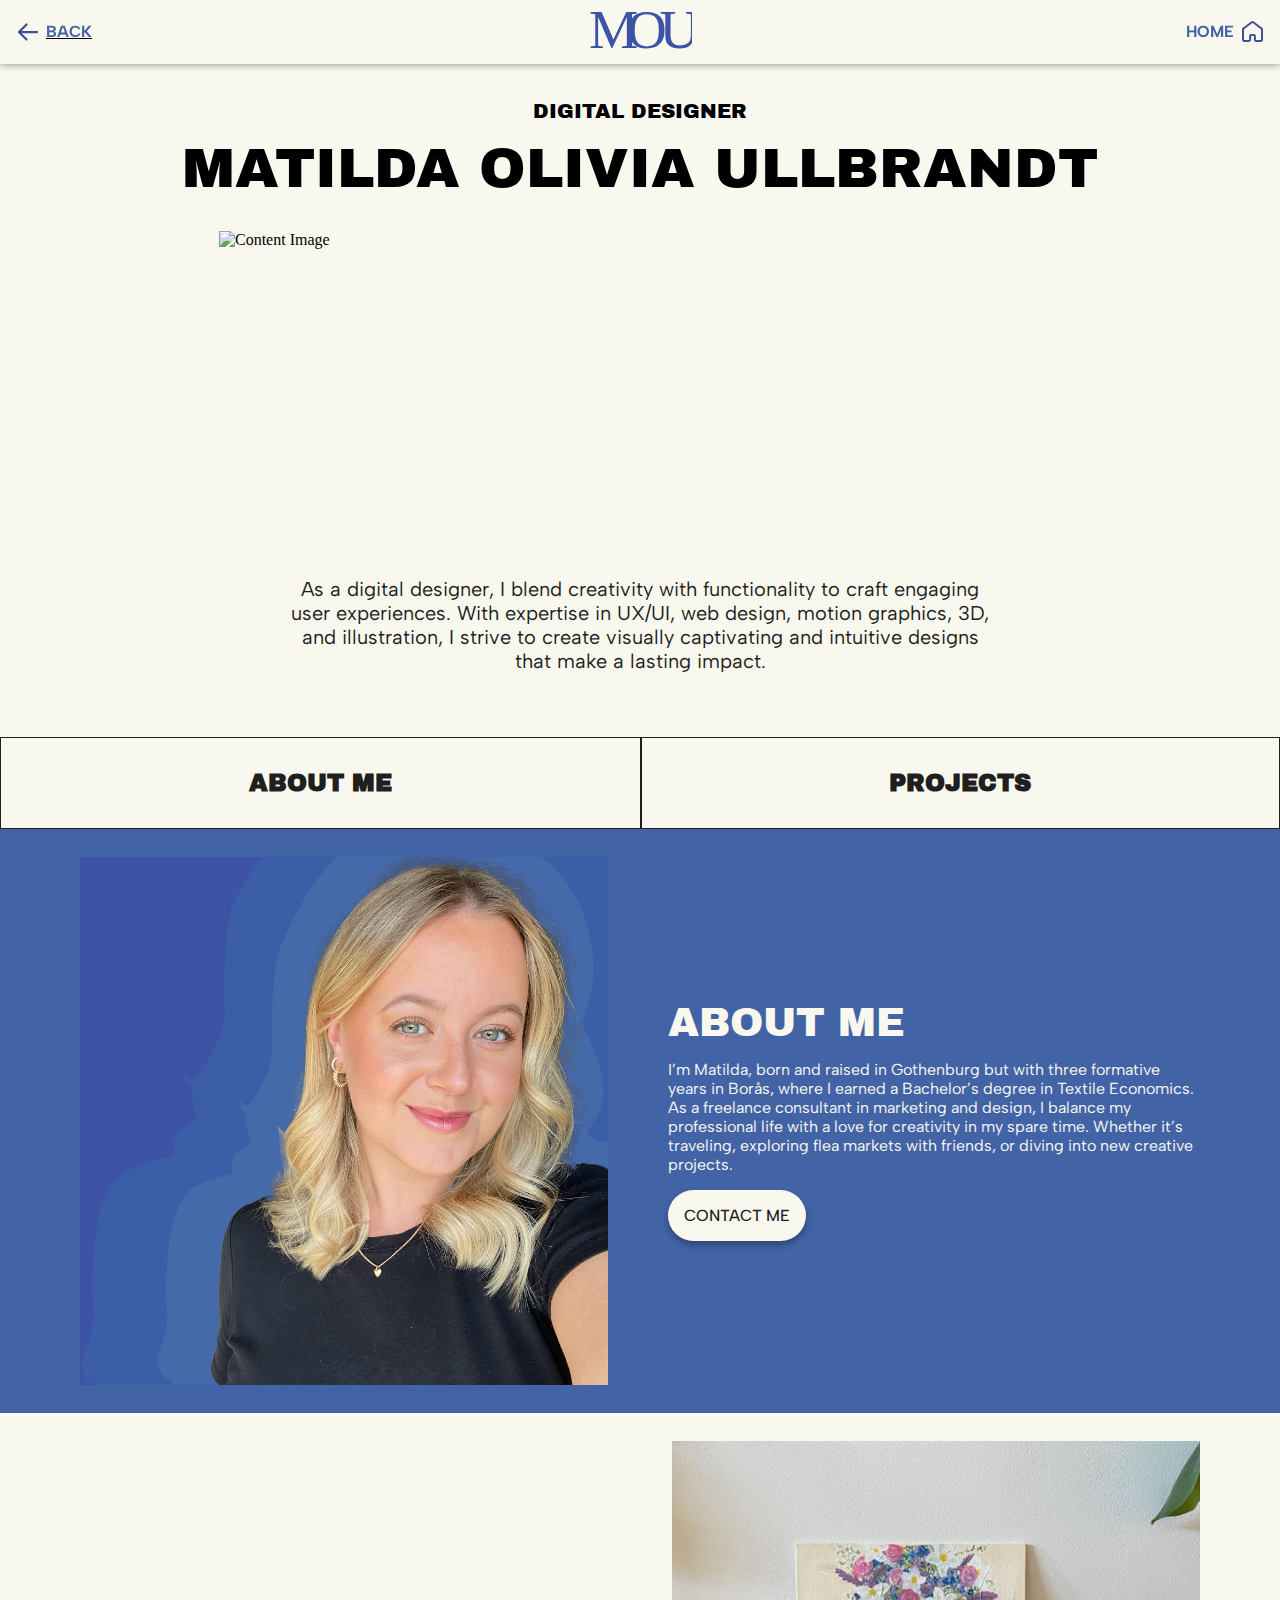
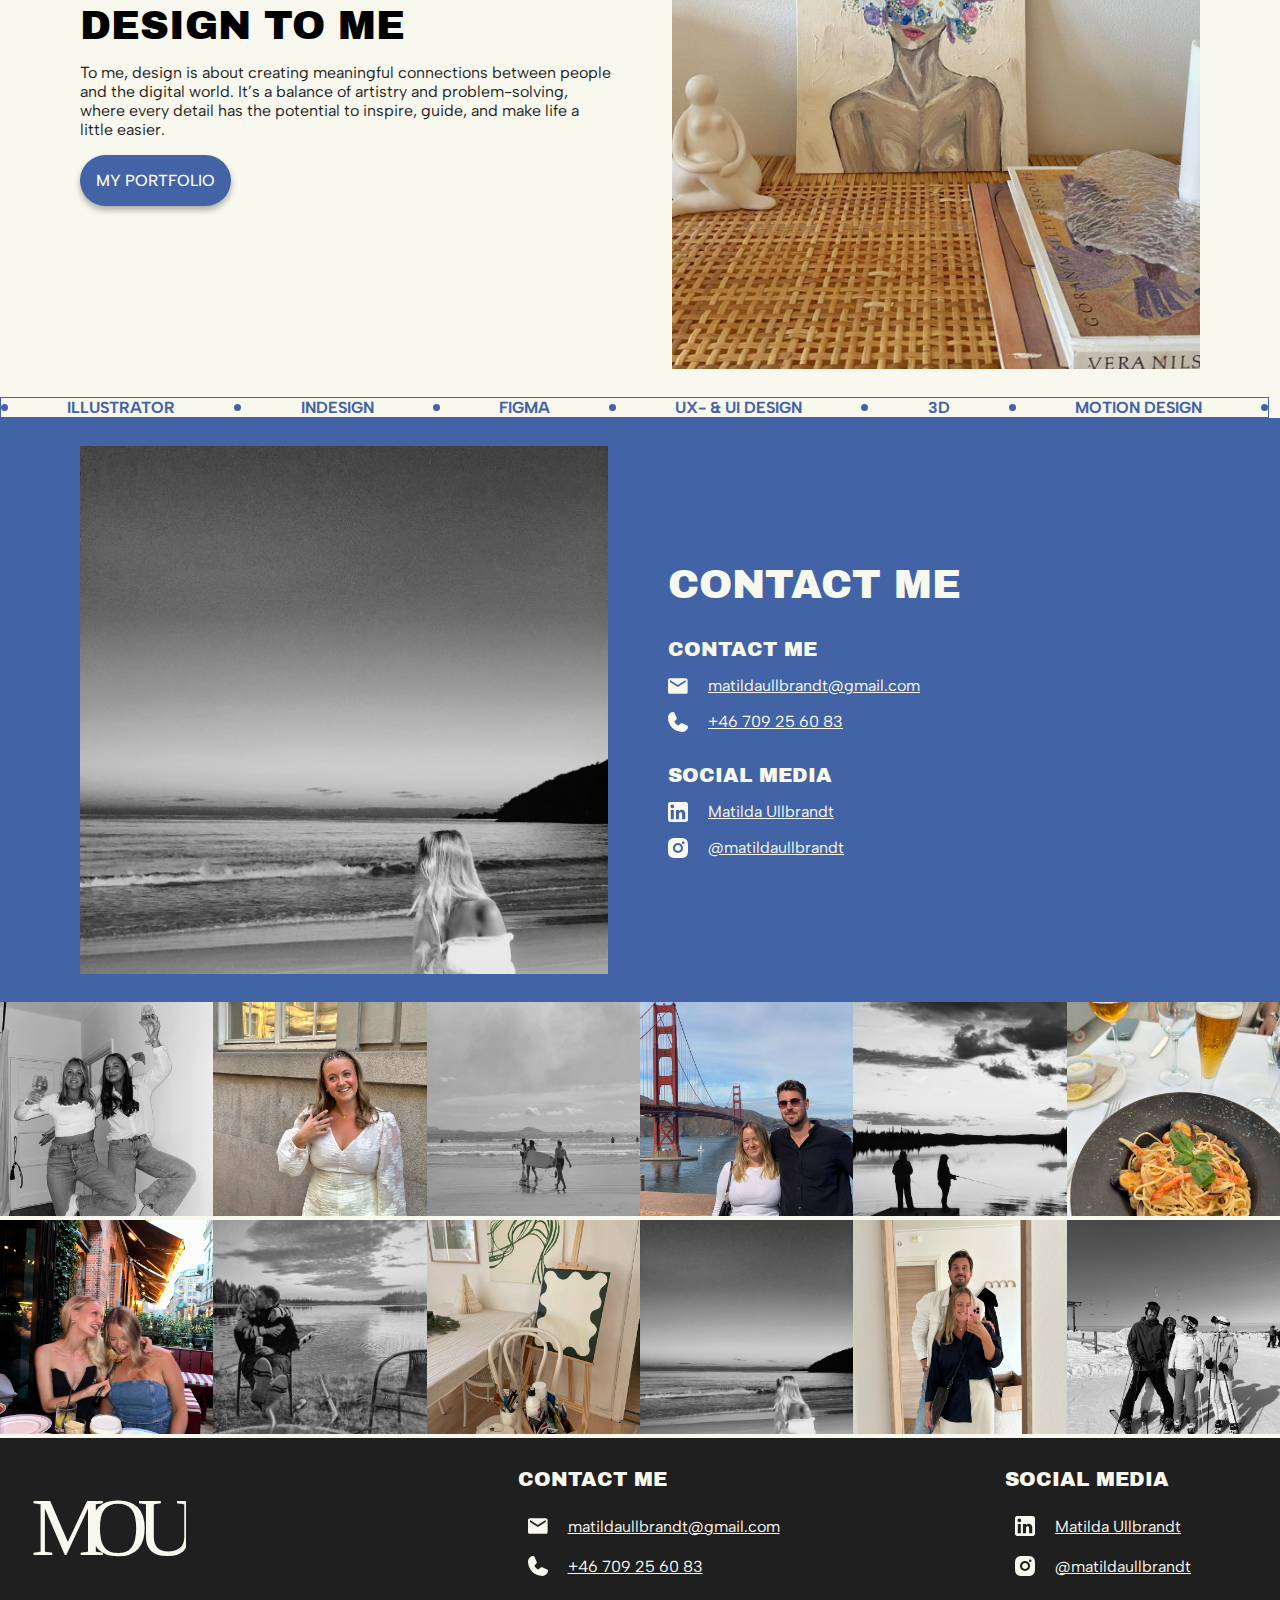
==== commit bca363c5: "update, nov 21" ====
--- a/index.html
+++ b/index.html
@@ -44,7 +44,7 @@
   <section class="center-content-section">
     <img
       class="content-image"
-      src="assets/matilda-beach.webp"
+      src="assets/header1.png"
       alt="Content Image"
     />
     <div class="text-header">
--- a/styles.css
+++ b/styles.css
@@ -110,22 +110,22 @@
 
 /* Custom Button */
 .button-container {
-  width: 100%;
-  background: #f9f8ee;
-  display: flex;
-  justify-content: space-between;
-  align-items: center;
-}
-
+  display: flex;
+  width: 100%;
+  justify-content: space-evenly;
+  align-items: center;
+}
+
+/* Buttons */
 .custom-button {
-  width: 100%;
+  flex: 1 1 auto;
   font-family: "Archivo Black", sans-serif;
   color: #1f1f1f;
   text-align: center;
   font-size: 1.5rem;
   font-weight: 600;
   background: #f9f8ee;
-  padding: 7rem 14rem;
+  padding: 2rem;
   border: 1px solid #1f1f1f;
   cursor: pointer;
   text-transform: uppercase;
@@ -279,6 +279,7 @@
   height: 90%;
   padding: 0rem 5rem;
   align-self: stretch;
+  gap: 60px;
 }
 
 .content-section-right {
@@ -291,19 +292,20 @@
   height: 90%;
   padding: 0rem 5rem;
   align-self: stretch;
+  gap: 60px;
 }
 
 .text-content-section {
   display: flex;
   flex-direction: row;
-  gap: 50px; /* Row gap won't apply in flex-direction: row, use gap instead */
+  gap: 50px;
   padding: 100px;
-  justify-content: space-between; /* Distributes the items with space between them */
+  justify-content: space-between;
   align-items: center;
 }
 
 .text-content-section > * {
-  flex: 1 1 50%; /* This ensures each child takes up 50% of the available width */
+  flex: 1 1 50%;
 }
 
 .profile-image {
@@ -316,8 +318,9 @@
 }
 
 .project-image {
-  width: 31.25rem;
-  height: 31.25rem;
+  width: 30rem;
+  height: 30rem;
+  padding: 30px 30px;
   object-fit: cover;
   display: flex;
   cursor: pointer;
@@ -350,7 +353,7 @@
 
 /* Skill Banner */
 .banner {
-  width: 100%;
+  width: 99%;
   background: #f9f8ee;
   border: 1px solid #4363a7;
   display: inline-flex;
@@ -390,6 +393,34 @@
 
 /* For screens smaller than 800px */
 @media only screen and (max-width: 800px) {
+  html,
+  body,
+  section {
+    margin: 0;
+    padding: 0;
+    width: 100%;
+  }
+
+  .logo {
+    width: 78px;
+    height: 32.7075px;
+  }
+
+  .menu,
+  header {
+    width: 100%;
+    padding: 10px 0px;
+  }
+
+  .menu a {
+    padding: 0px;
+  }
+
+  .home-button,
+  .back-button {
+    padding: 0px;
+  }
+
   h1 {
     font-size: 2rem;
   }
@@ -406,6 +437,10 @@
     font-size: 0.875rem;
   }
 
+  .title-section {
+    padding: 100px 0px 0px 0px;
+  }
+
   .text-header {
     width: 100%;
     padding: 0 1rem;
@@ -413,8 +448,7 @@
   }
 
   .banner {
-    flex-direction: row;
-    gap: 3px;
+    display: none;
   }
 
   .skill {
@@ -430,6 +464,7 @@
     padding: 0px;
     flex-direction: column;
     align-items: center;
+    width: 100%;
   }
 
   .footer-logo {
@@ -445,7 +480,6 @@
   .profile-image {
     width: 100%;
     height: auto;
-    padding: 1rem;
   }
 
   .contact-info {
@@ -459,19 +493,15 @@
   }
 
   .content-image {
-    width: 421px;
-    height: 161px;
+    width: 100%;
+    height: auto;
     object-fit: cover;
     padding: 5px, 0px;
   }
 
   .custom-button {
-    padding: 2rem 4rem;
     font-size: 1rem;
-  }
-
-  .about-content {
-    font-size: 0.875rem;
+    padding: 1rem;
   }
 
   .image-grid {
@@ -486,6 +516,12 @@
     width: 100%;
     height: auto;
     padding: 3rem;
+    font-size: 0.875rem;
+    gap: 0px;
+  }
+
+  .text-content-section {
+    padding: 20px;
   }
 
   .button-secondary,
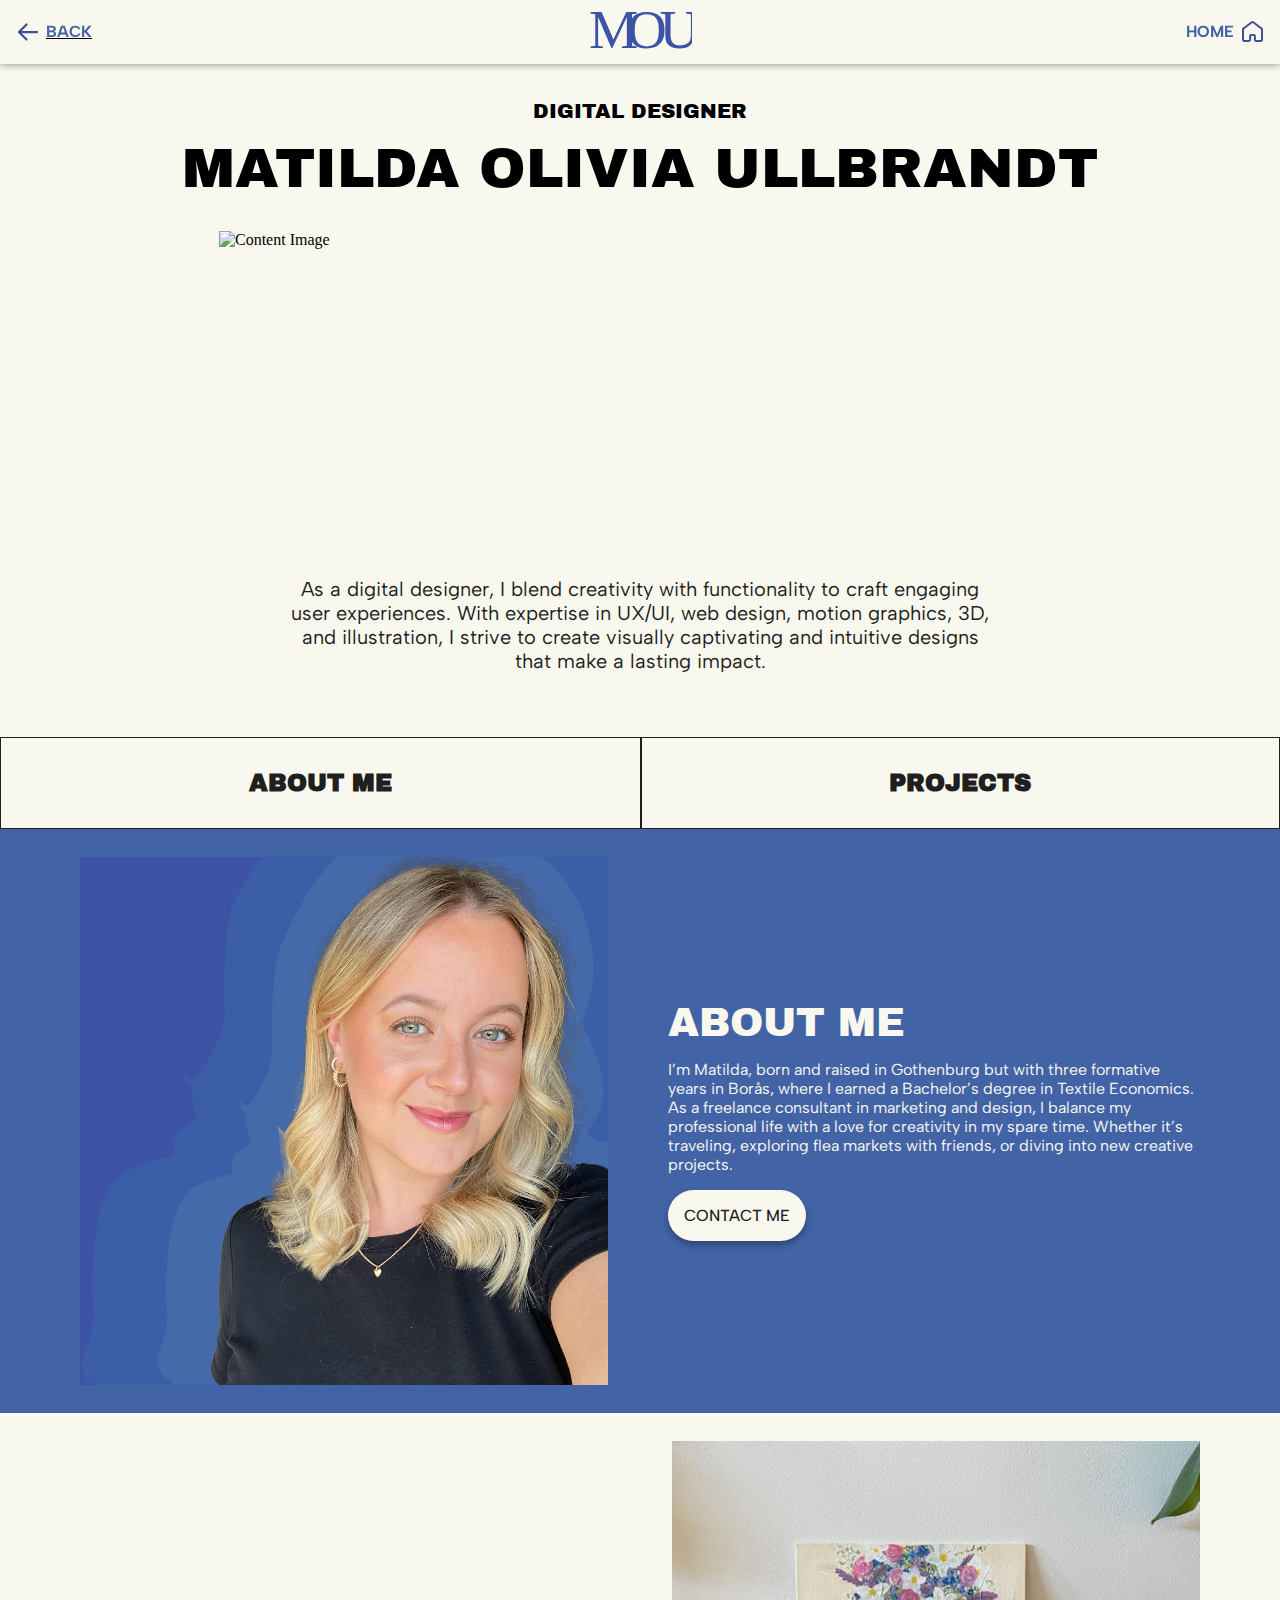
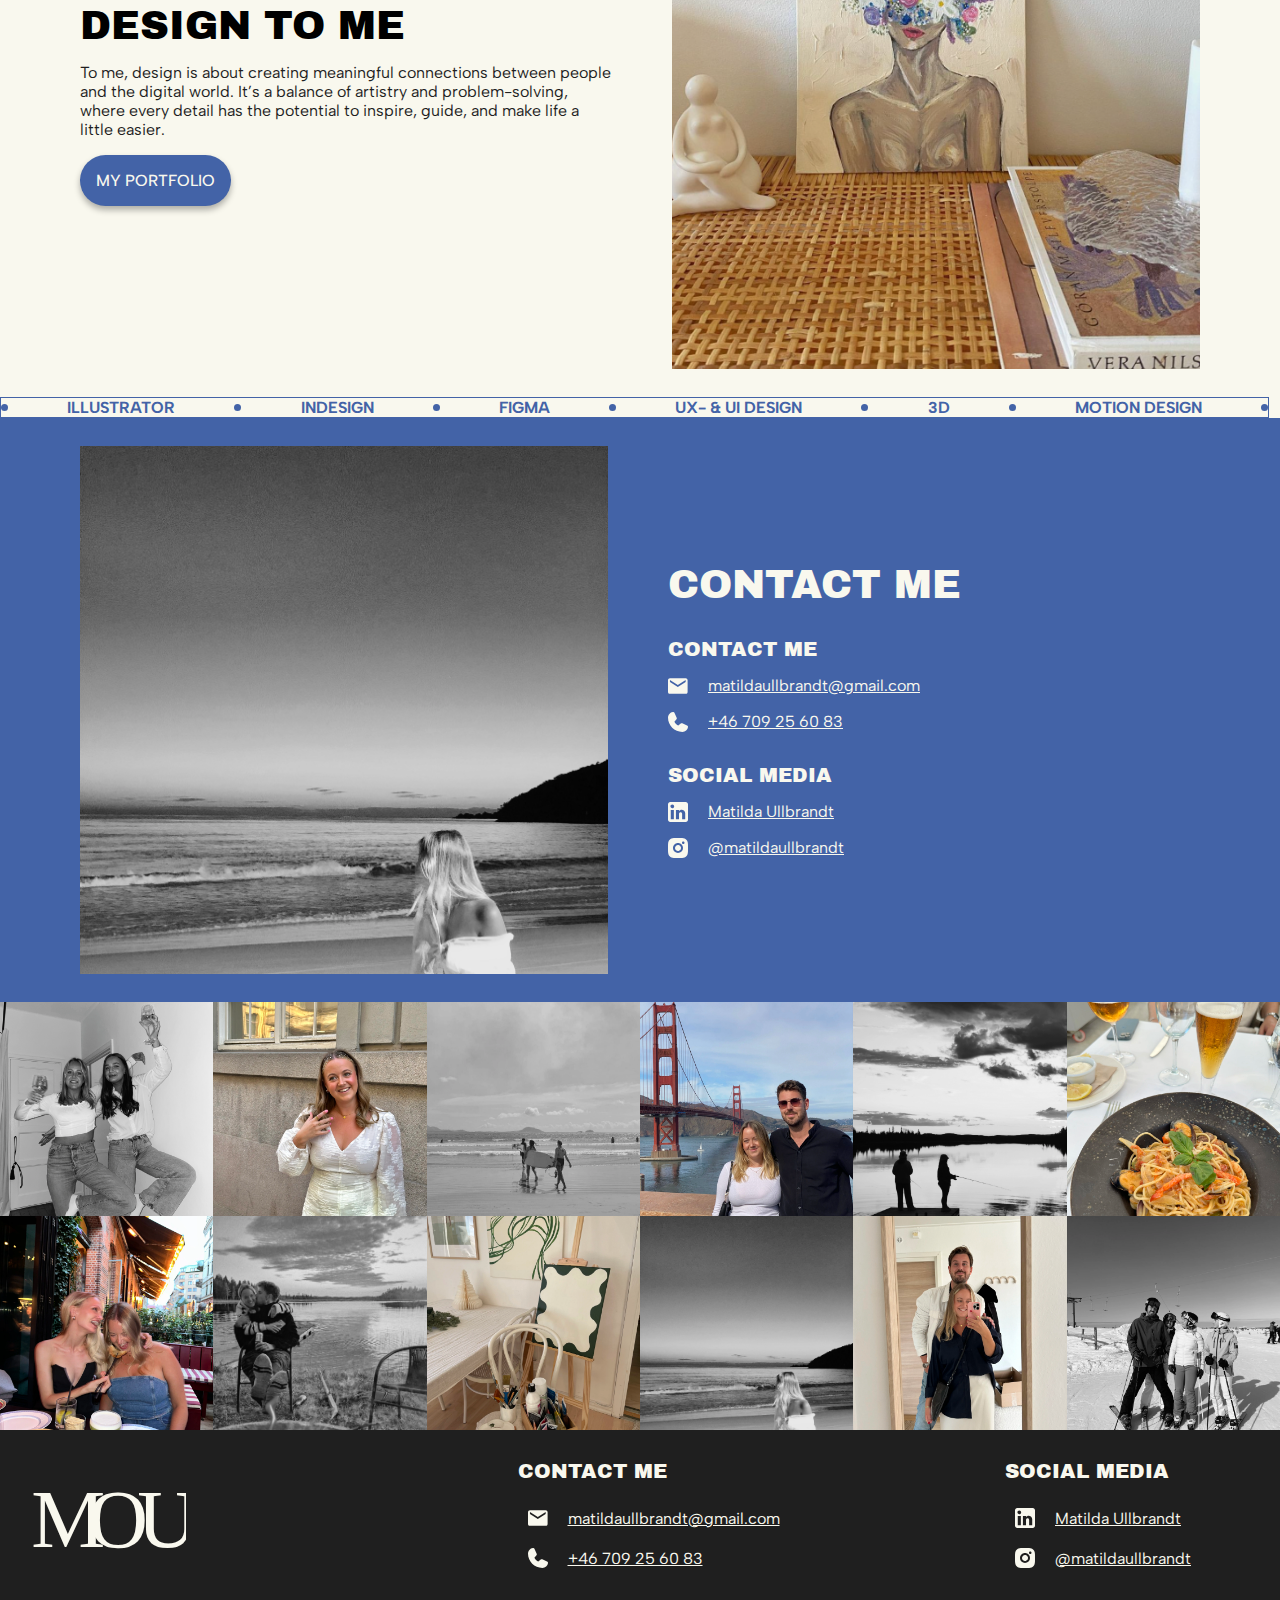
==== commit 99665303: "update image grid nov 23" ====
--- a/index.html
+++ b/index.html
@@ -260,69 +260,69 @@
     </div>
   </section>
 
-<section>
-  <div class="footer">
-    <div class="wrapper">
-    <img
-      class="footer-logo"
-      src="assets/MOU - logo-02.svg"
-    />
-    </div>
-    <div class="wrapper">
-      <h2 style="color: #f9f8ee">CONTACT ME</h2>
-      <div class="contact-item">
-        <img
-          src="assets/mail.svg"
-          class="icon"
-          alt="Email Icon"
-        />
-        <a
-          href="mailto:matildaullbrandt@gmail.com"
-          style="text-decoration: underline; color: #f9f8ee"
-          >matildaullbrandt@gmail.com</a
-        >
-        </div>
-        <div class="contact-item">
-          <img
-            src="assets/phone.svg"
-            class="icon"
-            alt="Phone Icon"
-          />
-          <a
-            href="tel:+46709256083"
+  <section>
+    <div class="footer">
+      <div class="wrapper">
+      <img
+        class="footer-logo"
+        src="assets/MOU - logo-02.svg"
+      />
+      </div>
+      <div class="wrapper">
+        <h2 style="color: #f9f8ee">CONTACT ME</h2>
+        <div class="contact-item">
+          <img
+            src="assets/mail.svg"
+            class="icon"
+            alt="Email Icon"
+          />
+          <a
+            href="mailto:matildaullbrandt@gmail.com"
             style="text-decoration: underline; color: #f9f8ee"
-            >+46 709 25 60 83</a
-          >
-        </div>
-    </div>
-    <div class="wrapper">
-      <h2 style="color: #f9f8ee">SOCIAL MEDIA</h2>
-      <div class="contact-item">
-        <img
-          src="assets/linkedin.svg"
-          class="icon"
-          alt="linkedin Icon"
-        />
-        <a
-          href="https://www.linkedin.com/in/matilda-ullbrandt-57b48b1bb/"
-          style="text-decoration: underline; color: #f9f8ee"
-          >Matilda Ullbrandt</a
-        >
-      </div>
-      <div class="contact-item">
-        <img
-          src="assets/instagram.svg"
-          class="icon"
-          alt="Instagram Icon"
-          style="text-decoration: underline; color: #f9f8ee"
-        />
-        <a
-          href="https://www.instagram.com/matildaulllbrandt/"
-          style="text-decoration: underline; color: #f9f8ee"
-          >@matildaullbrandt</a
-        >
-      </div>
-    </div>
-  </div>
-</section>  
+            >matildaullbrandt@gmail.com</a
+          >
+          </div>
+          <div class="contact-item">
+            <img
+              src="assets/phone.svg"
+              class="icon"
+              alt="Phone Icon"
+            />
+            <a
+              href="tel:+46709256083"
+              style="text-decoration: underline; color: #f9f8ee"
+              >+46 709 25 60 83</a
+            >
+          </div>
+      </div>
+      <div class="wrapper">
+       <h2 style="color: #f9f8ee">SOCIAL MEDIA</h2>
+       <div class="contact-item">
+         <img
+            src="assets/linkedin.svg"
+            class="icon"
+            alt="linkedin Icon"
+          />
+          <a
+            href="https://www.linkedin.com/in/matilda-ullbrandt-57b48b1bb/"
+            style="text-decoration: underline; color: #f9f8ee"
+            >Matilda Ullbrandt</a
+         >
+        </div>
+        <div class="contact-item">
+         <img
+            src="assets/instagram.svg"
+           class="icon"
+           alt="Instagram Icon"
+           style="text-decoration: underline; color: #f9f8ee"
+          />
+          <a
+           href="https://www.instagram.com/matildaulllbrandt/"
+           style="text-decoration: underline; color: #f9f8ee"
+            >@matildaullbrandt</a
+          >
+       </div>
+      </div>
+   </div>
+  </section>  
 </html>
--- a/styles.css
+++ b/styles.css
@@ -383,12 +383,42 @@
   grid-template-columns: repeat(6, 1fr);
   align-self: stretch;
   margin: 0;
+  height: auto;
+  gap: 0;
+}
+
+.image-grid div {
+  height: 214px;
 }
 
 .image-banner img {
   width: 100%;
   height: 214px;
   object-fit: cover;
+}
+
+/* Form*/
+.form {
+  flex-direction: column;
+  display: flex;
+  font-family: "Albert Sans", sans-serif;
+  font-weight: 400;
+  font-size: 1rem;
+  width: 100%;
+  gap: 10px;
+}
+
+textarea {
+  font-family: "Albert Sans", sans-serif;
+  font-weight: 400;
+  font-size: 1rem;
+  height: 100px;
+}
+
+input {
+  font-family: "Albert Sans", sans-serif;
+  font-weight: 400;
+  font-size: 1rem;
 }
 
 /* For screens smaller than 800px */
@@ -437,6 +467,11 @@
     font-size: 0.875rem;
   }
 
+  .center-content-section {
+    width: 95%;
+    padding: 30px;
+  }
+
   .title-section {
     padding: 100px 0px 0px 0px;
   }
@@ -462,6 +497,8 @@
 
   .footer {
     padding: 0px;
+    padding-top: 30px;
+    padding-bottom: 30px;
     flex-direction: column;
     align-items: center;
     width: 100%;
@@ -515,7 +552,7 @@
     flex-direction: column;
     width: 100%;
     height: auto;
-    padding: 3rem;
+    padding: 30px;
     font-size: 0.875rem;
     gap: 0px;
   }
@@ -533,4 +570,13 @@
   .button-text {
     font-size: 0.875rem;
   }
-}
+
+  .image-banner img {
+    height: 107px;
+    object-fit: cover;
+  }
+
+  .image-grid div {
+    height: 107px;
+  }
+}
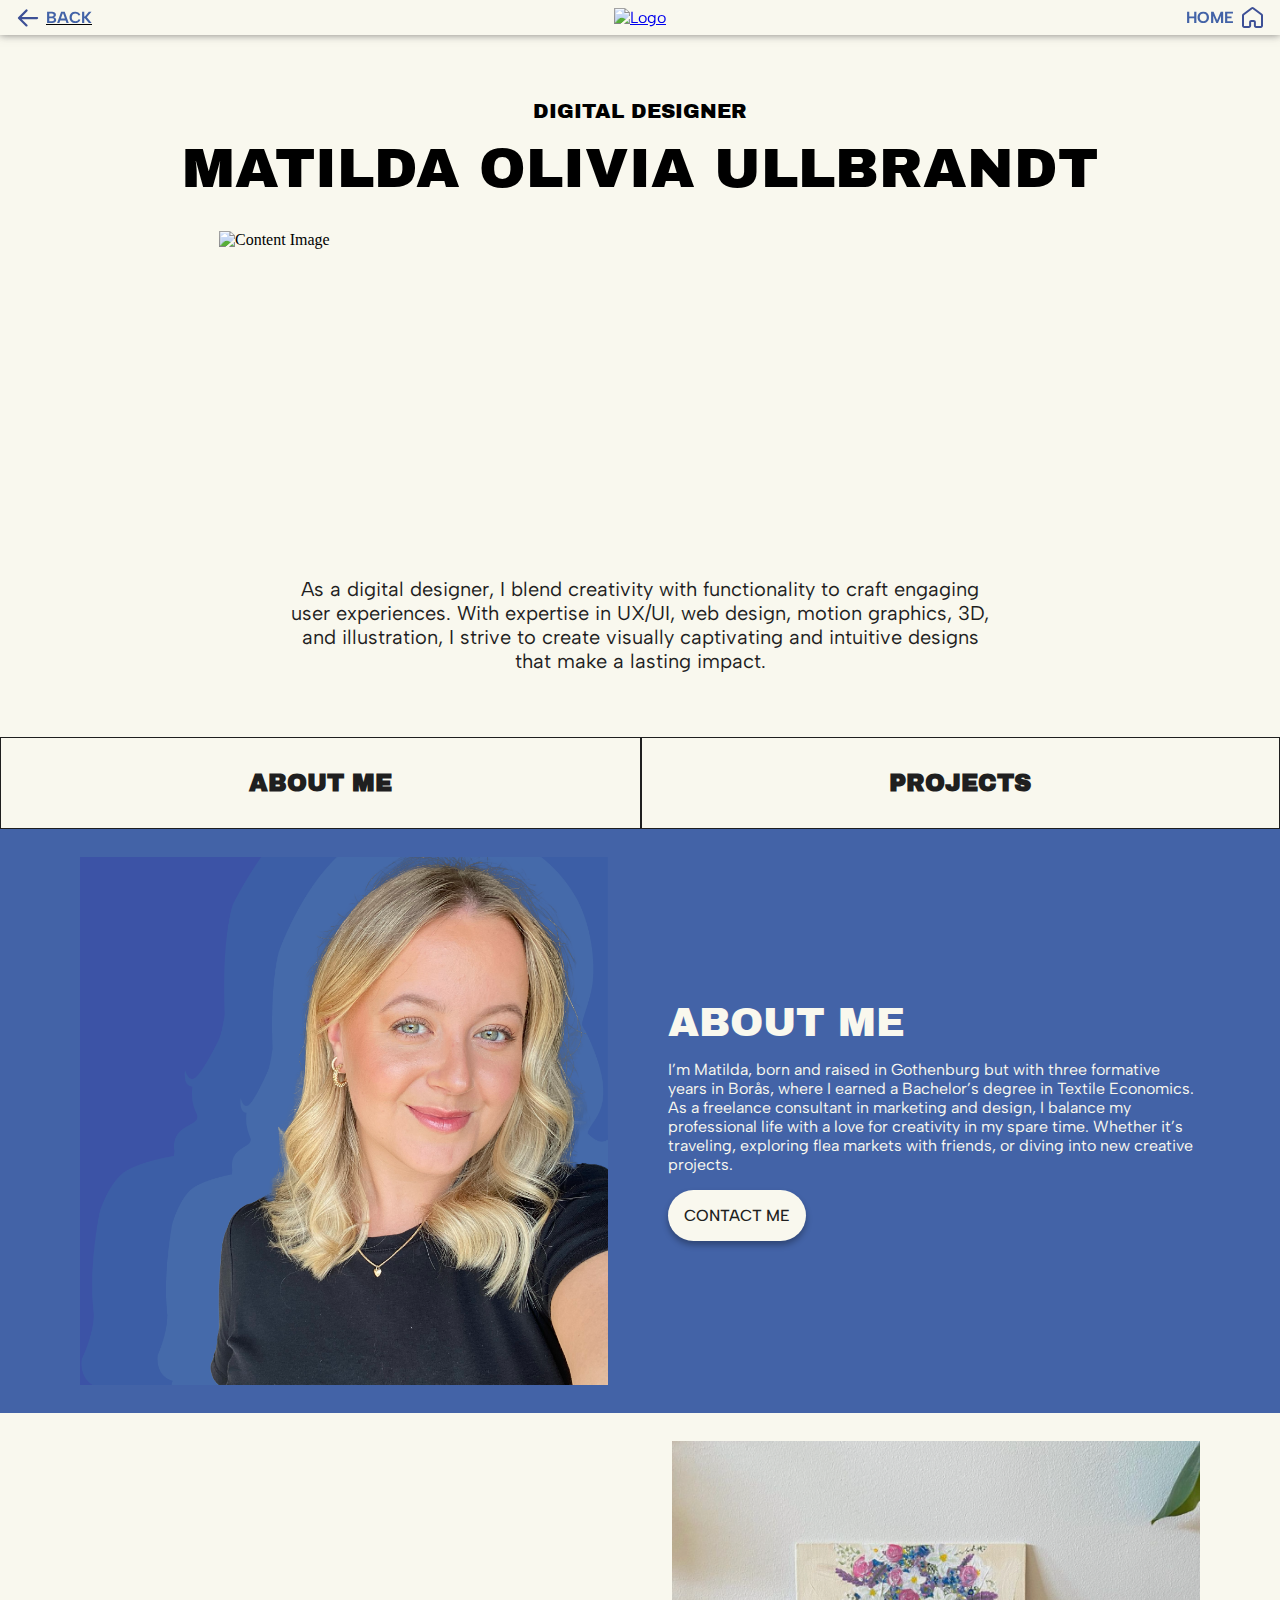
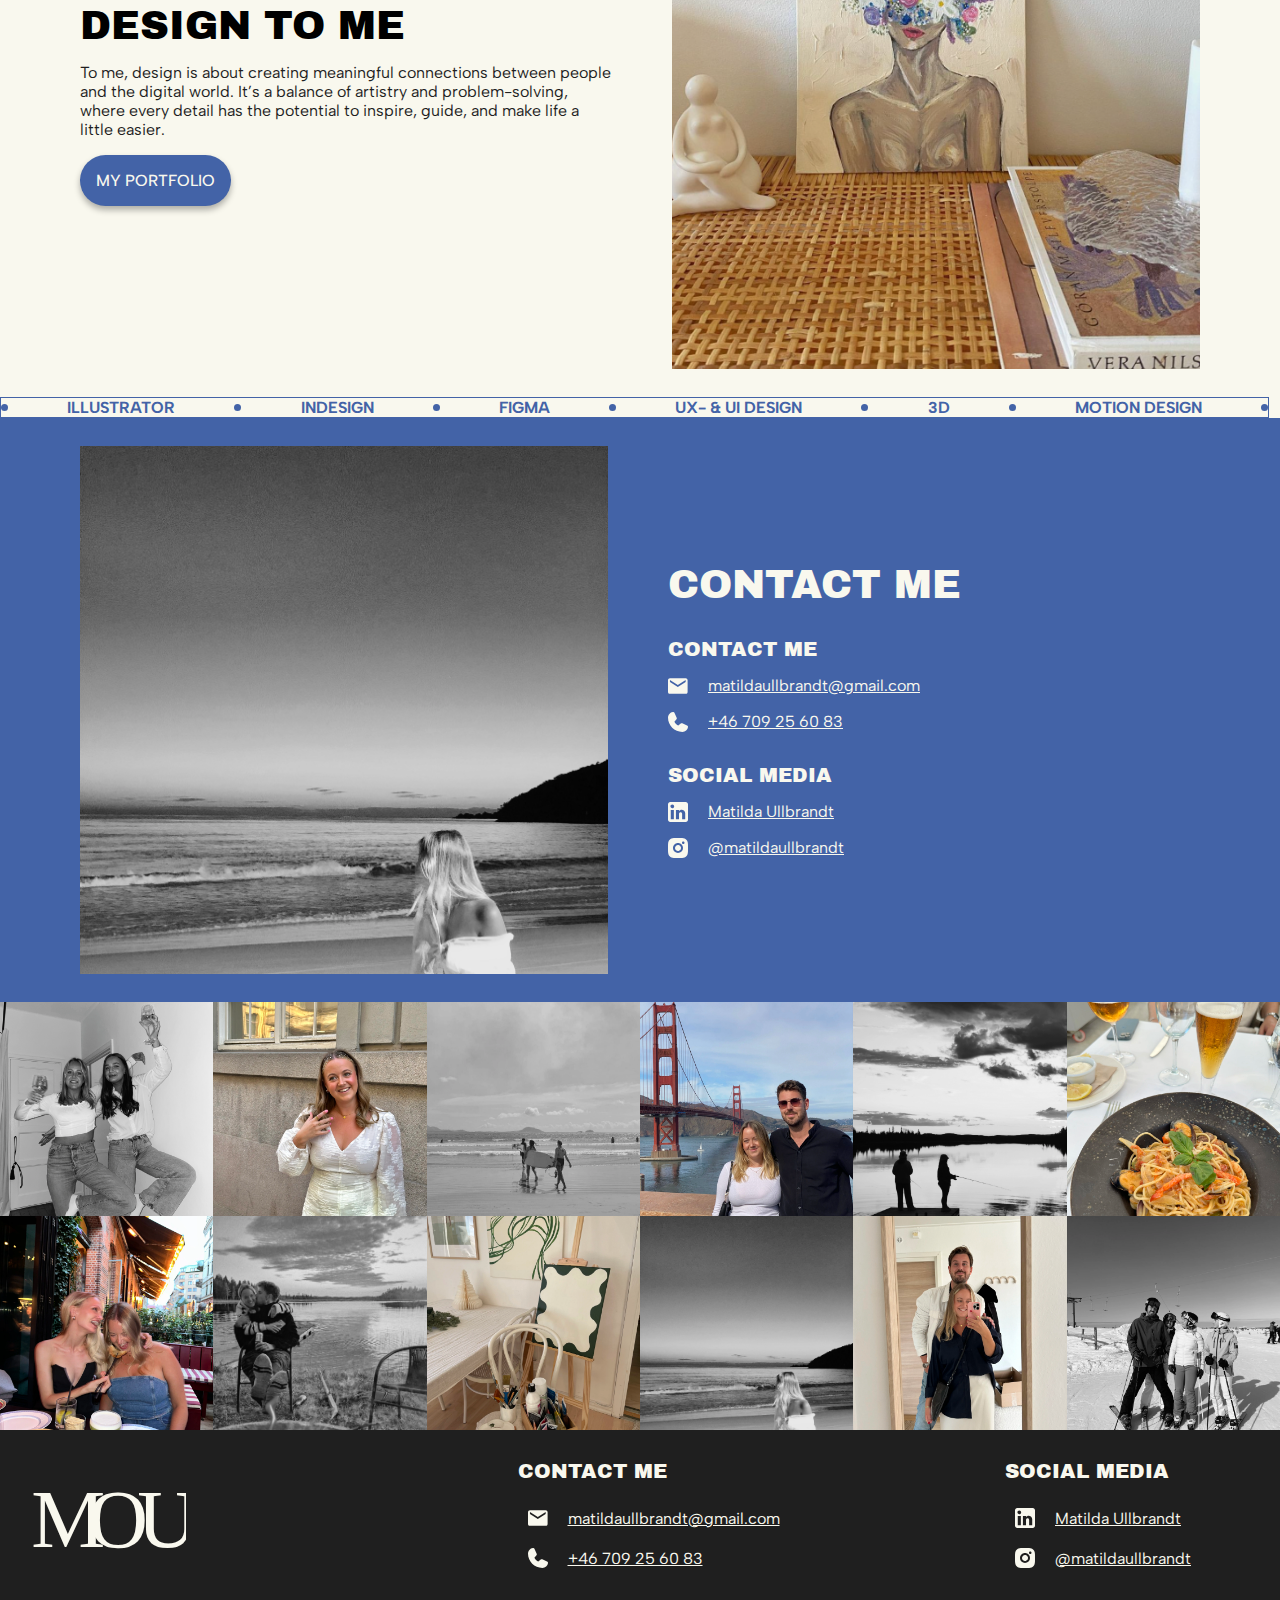
==== commit 2ab6c4d4: "Update logo nov 23" ====
--- a/index.html
+++ b/index.html
@@ -30,7 +30,7 @@
     <a href="index.html">
       <img
       class="logo"
-      src="assets/MOU - logo-01.svg"
+      src="assets/MOU - logo.svg"
       alt="Logo"
       />
     </a>
